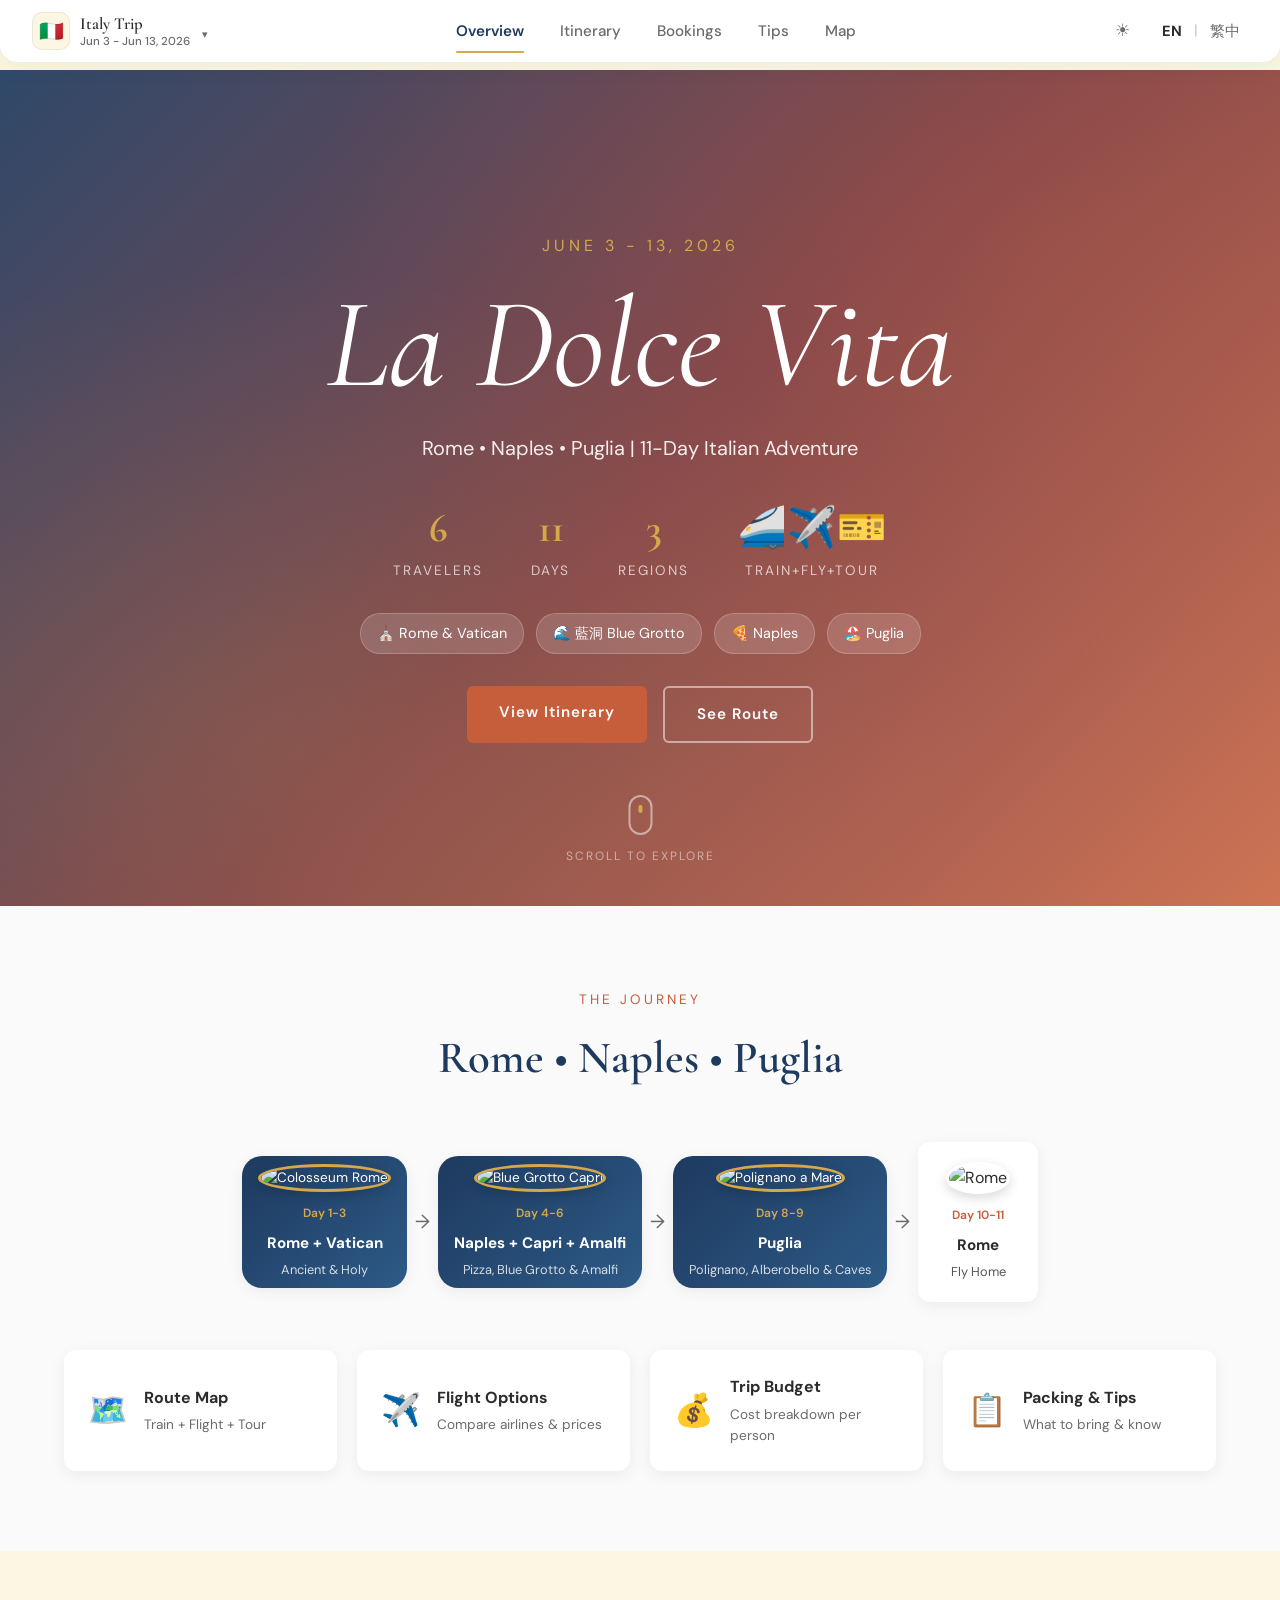
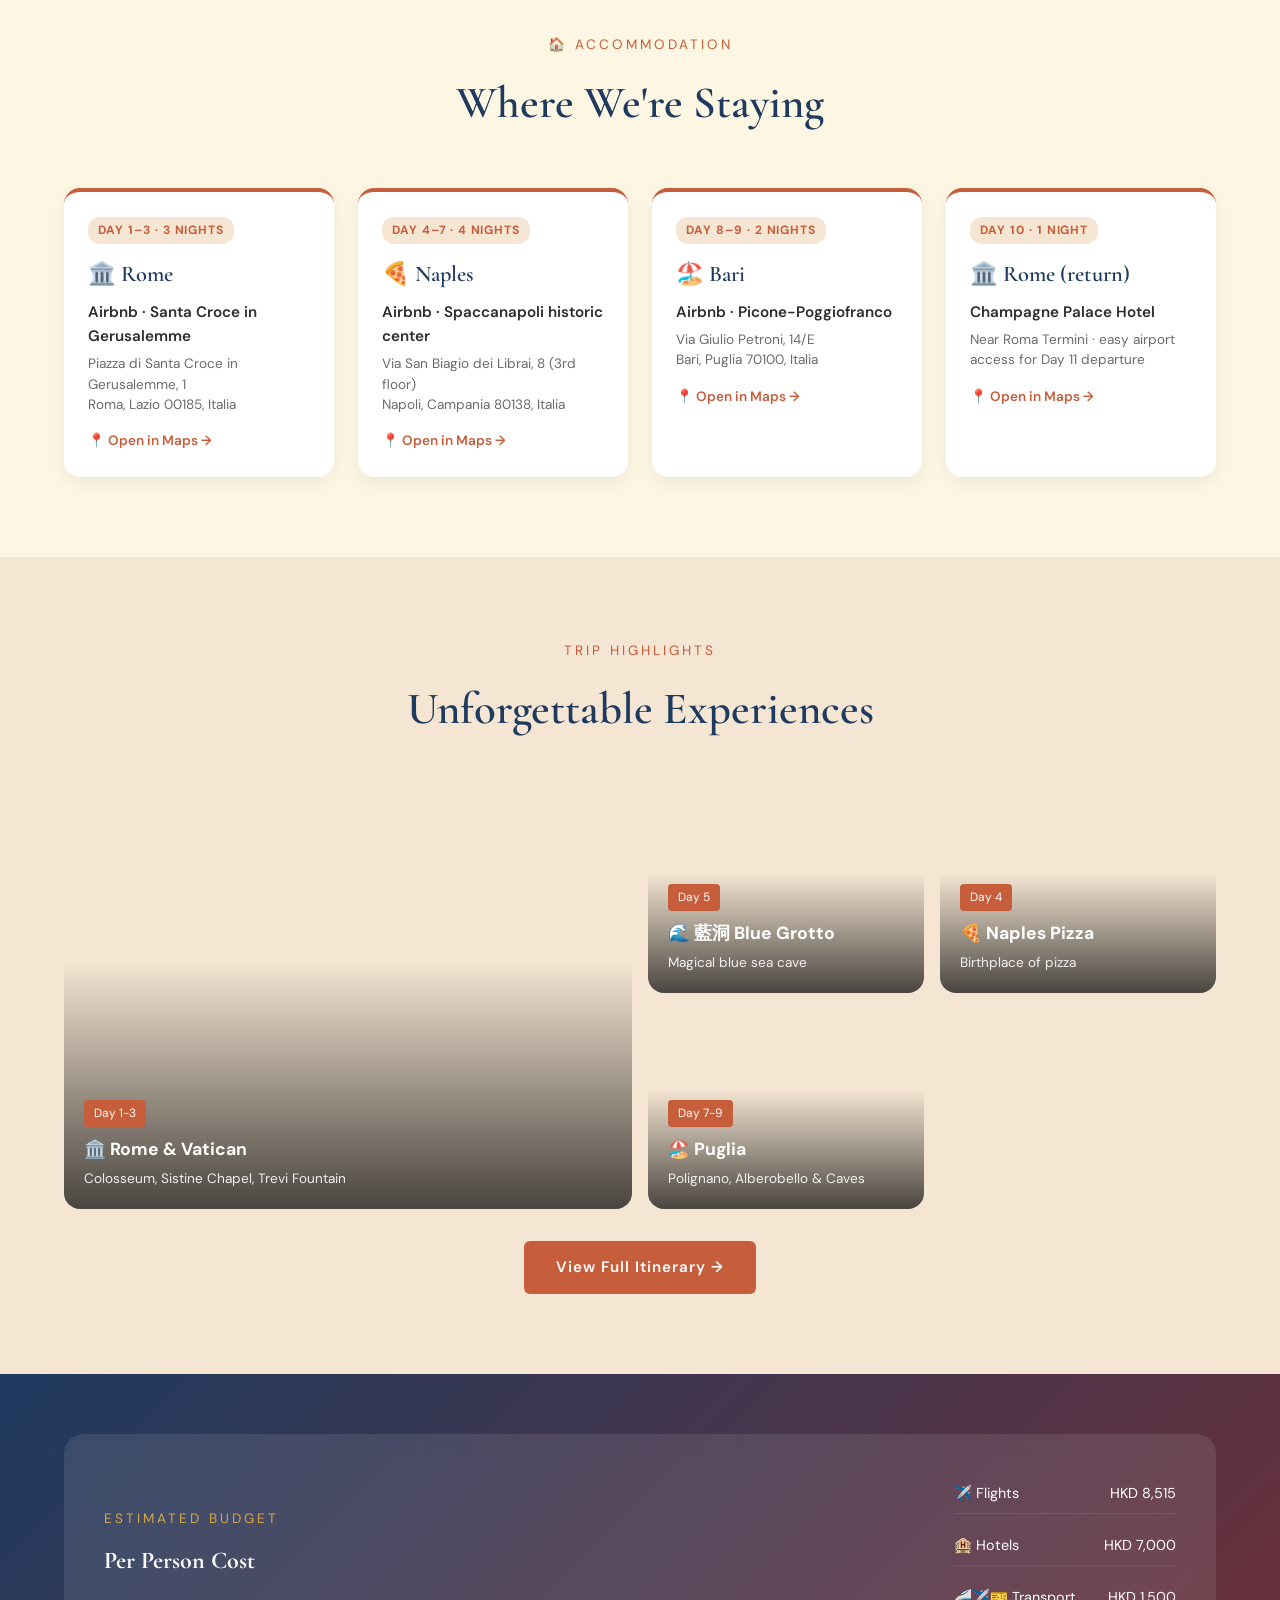
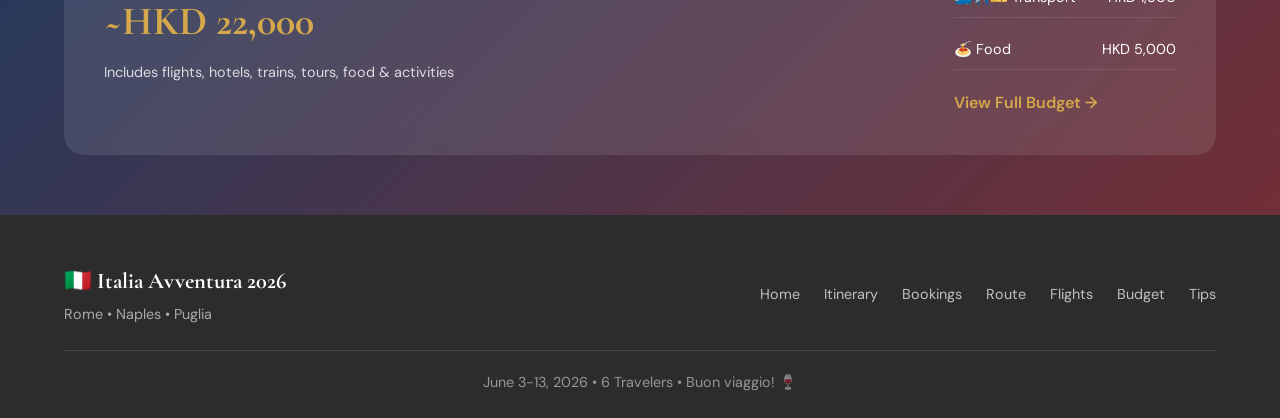
==== index.html @ e21e9887 "Add bookings page, new site header, booking field on all itinerary items" ====
<!DOCTYPE html>
<html lang="en">
<head>
    <meta charset="UTF-8">
    <meta name="viewport" content="width=device-width, initial-scale=1.0">
    <title>Italia Avventura 2026 | 11-Day Journey</title>
    <link rel="preconnect" href="https://fonts.googleapis.com">
    <link rel="preconnect" href="https://fonts.gstatic.com" crossorigin>
    <link href="https://fonts.googleapis.com/css2?family=Cormorant+Garamond:ital,wght@0,400;0,600;0,700;1,400&family=DM+Sans:wght@400;500;600;700&display=swap" rel="stylesheet">
    <link rel="stylesheet" href="styles.css?v=2026-05-04f">
</head>
<body>
<header class="site-header">
        <a class="site-header-brand" href="index.html">
            <span class="brand-flag" aria-hidden="true">🇮🇹</span>
            <div class="brand-text">
                <span class="brand-title">Italy Trip</span>
                <span class="brand-subtitle" data-i18n="site-header-subtitle">Jun 3 - Jun 13, 2026</span>
            </div>
            <span class="brand-chevron" aria-hidden="true">▾</span>
        </a>
        <nav class="site-header-nav" aria-label="Main">
            <a href="index.html" class="active" data-i18n="nav-overview">Overview</a>
            <a href="itinerary.html" data-i18n="nav-itinerary">Itinerary</a>
            <a href="bookings.html" data-i18n="nav-bookings">Bookings</a>
            <a href="tips.html" data-i18n="nav-tips">Tips</a>
            <a href="map.html" data-i18n="nav-route">Map</a>
        </nav>
        <div class="site-header-controls">
            <button class="theme-toggle" type="button" title="Theme settings coming soon" aria-label="Toggle theme" onclick="handleThemeToggle(this)">☀</button>
            <div class="lang-switch" role="group" aria-label="Language">
                <button class="lang-btn lang-btn-en" type="button" onclick="setLanguage('en')">EN</button>
                <span class="lang-sep" aria-hidden="true">|</span>
                <button class="lang-btn lang-btn-zh" type="button" onclick="setLanguage('zh')">繁中</button>
            </div>
        </div>
        <button class="site-header-toggle" type="button" onclick="toggleMobileNav()" aria-label="Open menu">☰</button>
    </header>
<div class="mobile-nav" id="mobileNav">
        <a href="index.html" class="active" data-i18n="nav-overview">Overview</a>
        <a href="itinerary.html" data-i18n="nav-itinerary">Itinerary</a>
        <a href="bookings.html" data-i18n="nav-bookings">Bookings</a>
        <a href="tips.html" data-i18n="nav-tips">Tips</a>
        <a href="map.html" data-i18n="nav-route">Map</a>
        <button class="lang-toggle" onclick="toggleLanguage()">中文</button>
    </div>

    <!-- Hero Section -->
    <header class="hero">
        <div class="hero-overlay"></div>
        <div class="hero-content">
            <p class="hero-subtitle" data-i18n="hero-subtitle">June 3 - 13, 2026</p>
            <h1 class="hero-title" data-i18n="hero-title">La Dolce Vita</h1>
            <p class="hero-tagline" data-i18n="hero-tagline">Rome • Naples • Puglia | 11-Day Italian Adventure</p>
            <div class="hero-stats">
                <div class="stat">
                    <span class="stat-number">6</span>
                    <span class="stat-label" data-i18n="stat-travelers">Travelers</span>
                </div>
                <div class="stat">
                    <span class="stat-number">11</span>
                    <span class="stat-label" data-i18n="stat-days">Days</span>
                </div>
                <div class="stat">
                    <span class="stat-number">3</span>
                    <span class="stat-label" data-i18n="stat-regions">Regions</span>
                </div>
                <div class="stat">
                    <span class="stat-number">🚄✈️🎫</span>
                    <span class="stat-label" data-i18n="stat-transport">Train+Fly+Tour</span>
                </div>
            </div>
            <div class="hero-highlights">
                <span class="hero-badge" data-i18n="hero-badge-rome">⛪ Rome & Vatican</span>
                <span class="hero-badge" data-i18n="hero-badge-grotto">🌊 藍洞 Blue Grotto</span>
                <span class="hero-badge" data-i18n="hero-badge-naples">🍕 Naples</span>
                <span class="hero-badge" data-i18n="hero-badge-sicily">🏖️ Puglia</span>
            </div>
            <div class="hero-buttons">
                <a href="itinerary.html" class="cta-button" data-i18n="hero-btn-itinerary">View Itinerary</a>
                <a href="map.html" class="cta-button secondary" data-i18n="hero-btn-route">See Route</a>
            </div>
        </div>
        <div class="scroll-indicator">
            <div class="mouse"></div>
            <span data-i18n="scroll-explore">Scroll to explore</span>
        </div>
    </header>

    <!-- Quick Overview Section -->
    <section class="overview">
        <div class="container">
            <div class="section-header">
                <span class="section-tag" data-i18n="overview-tag">The Journey</span>
                <h2 data-i18n="overview-title">Rome • Naples • Puglia</h2>
            </div>
            
            <div class="quick-route">
                <div class="route-card highlight">
                    <img src="https://images.unsplash.com/photo-1552832230-c0197dd311b5?w=200&h=200&fit=crop" alt="Colosseum Rome" class="route-thumb">
                    <div class="route-day" data-i18n="overview-day1-3">Day 1-3</div>
                    <h4 data-i18n="overview-rome">Rome + Vatican</h4>
                    <p data-i18n="overview-rome-desc">Ancient & Holy</p>
                </div>
                <div class="route-arrow">→</div>
                <div class="route-card highlight">
                    <img src="https://images.unsplash.com/photo-1686496829495-0be7fa2e1e88?w=200&h=200&fit=crop" alt="Blue Grotto Capri" class="route-thumb">
                    <div class="route-day" data-i18n="overview-day4-6">Day 4-6</div>
                    <h4 data-i18n="overview-naples">Naples + Capri + Amalfi</h4>
                    <p data-i18n="overview-naples-desc">Pizza, Blue Grotto & Amalfi</p>
                </div>
                <div class="route-arrow">→</div>
                <div class="route-card highlight">
                    <img src="https://images.unsplash.com/photo-1531075693709-e11db6e39107?w=200&h=200&fit=crop" alt="Polignano a Mare" class="route-thumb">
                    <div class="route-day" data-i18n="overview-day7-9">Day 8-9</div>
                    <h4 data-i18n="overview-sicily">Puglia</h4>
                    <p data-i18n="overview-sicily-desc">Polignano, Alberobello & Caves</p>
                </div>
                <div class="route-arrow">→</div>
                <div class="route-card">
                    <img src="https://images.unsplash.com/photo-1552832230-c0197dd311b5?w=200&h=200&fit=crop" alt="Rome" class="route-thumb">
                    <div class="route-day" data-i18n="overview-day10-11">Day 10-11</div>
                    <h4 data-i18n="overview-return">Rome</h4>
                    <p data-i18n="overview-return-desc">Fly Home</p>
                </div>
            </div>

            <div class="quick-links">
                <a href="map.html" class="quick-link-card">
                    <span class="quick-link-icon">🗺️</span>
                    <div>
                        <h4 data-i18n="qlink-map-title">Route Map</h4>
                        <p data-i18n="qlink-map-desc">Train + Flight + Tour</p>
                    </div>
                </a>
                <a href="flights.html" class="quick-link-card">
                    <span class="quick-link-icon">✈️</span>
                    <div>
                        <h4 data-i18n="qlink-flights-title">Flight Options</h4>
                        <p data-i18n="qlink-flights-desc">Compare airlines & prices</p>
                    </div>
                </a>
                <a href="budget.html" class="quick-link-card">
                    <span class="quick-link-icon">💰</span>
                    <div>
                        <h4 data-i18n="qlink-budget-title">Trip Budget</h4>
                        <p data-i18n="qlink-budget-desc">Cost breakdown per person</p>
                    </div>
                </a>
                <a href="tips.html" class="quick-link-card">
                    <span class="quick-link-icon">📋</span>
                    <div>
                        <h4 data-i18n="qlink-packing-title">Packing & Tips</h4>
                        <p data-i18n="qlink-packing-desc">What to bring & know</p>
                    </div>
                </a>
            </div>
        </div>
    </section>

    <!-- Where We're Staying -->
    <section class="stays-section">
        <div class="container">
            <div class="section-header">
                <span class="section-tag" data-i18n="stays-tag">🏠 Accommodation</span>
                <h2 data-i18n="stays-title">Where We're Staying</h2>
            </div>
            <div class="stays-grid">
                <div class="stay-card">
                    <span class="stay-day" data-i18n="stay-card-rome-day">Day 1–3 · 3 nights</span>
                    <div class="stay-city" data-i18n="stay-card-rome-city">🏛️ Rome</div>
                    <div class="stay-name" data-i18n="stay-card-rome-name">Airbnb · Santa Croce in Gerusalemme</div>
                    <p class="stay-addr" data-i18n="stay-card-rome-addr">Piazza di Santa Croce in Gerusalemme, 1<br>Roma, Lazio 00185, Italia</p>
                    <a class="stay-map-link" href="https://www.google.com/maps/search/?api=1&query=Piazza+di+Santa+Croce+in+Gerusalemme+1+Roma+00185" target="_blank" rel="noopener" data-i18n="stay-card-map">📍 Open in Maps →</a>
                </div>
                <div class="stay-card">
                    <span class="stay-day" data-i18n="stay-card-naples-day">Day 4–7 · 4 nights</span>
                    <div class="stay-city" data-i18n="stay-card-naples-city">🍕 Naples</div>
                    <div class="stay-name" data-i18n="stay-card-naples-name">Airbnb · Spaccanapoli historic center</div>
                    <p class="stay-addr" data-i18n="stay-card-naples-addr">Via San Biagio dei Librai, 8 (3rd floor)<br>Napoli, Campania 80138, Italia</p>
                    <a class="stay-map-link" href="https://www.google.com/maps/search/?api=1&query=Via+San+Biagio+dei+Librai+8+Napoli+80138" target="_blank" rel="noopener" data-i18n="stay-card-map">📍 Open in Maps →</a>
                </div>
                <div class="stay-card">
                    <span class="stay-day" data-i18n="stay-card-bari-day">Day 8–9 · 2 nights</span>
                    <div class="stay-city" data-i18n="stay-card-bari-city">🏖️ Bari</div>
                    <div class="stay-name" data-i18n="stay-card-bari-name">Airbnb · Picone-Poggiofranco</div>
                    <p class="stay-addr" data-i18n="stay-card-bari-addr">Via Giulio Petroni, 14/E<br>Bari, Puglia 70100, Italia</p>
                    <a class="stay-map-link" href="https://www.google.com/maps/search/?api=1&query=Via+Giulio+Petroni+14%2FE+Bari+70100" target="_blank" rel="noopener" data-i18n="stay-card-map">📍 Open in Maps →</a>
                </div>
                <div class="stay-card">
                    <span class="stay-day" data-i18n="stay-card-rome2-day">Day 10 · 1 night</span>
                    <div class="stay-city" data-i18n="stay-card-rome2-city">🏛️ Rome (return)</div>
                    <div class="stay-name" data-i18n="stay-card-rome2-name">Champagne Palace Hotel</div>
                    <p class="stay-addr" data-i18n="stay-card-rome2-addr">Near Roma Termini · easy airport access for Day 11 departure</p>
                    <a class="stay-map-link" href="https://www.google.com/maps/search/?api=1&query=Champagne+Palace+Hotel+Roma" target="_blank" rel="noopener" data-i18n="stay-card-map">📍 Open in Maps →</a>
                </div>
            </div>
        </div>
    </section>

    <!-- Highlights Preview -->
    <section class="highlights-preview">
        <div class="container">
            <div class="section-header">
                <span class="section-tag" data-i18n="highlights-tag">Trip Highlights</span>
                <h2 data-i18n="highlights-title">Unforgettable Experiences</h2>
            </div>
            <div class="highlights-grid">
                <div class="highlight-card large" style="background-image: url('https://images.unsplash.com/photo-1552832230-c0197dd311b5?w=800')">
                    <div class="highlight-overlay"></div>
                    <div class="highlight-content">
                        <span class="highlight-tag" data-i18n="highlight-rome-tag">Day 1-3</span>
                        <h3 data-i18n="highlight-rome-title">🏛️ Rome & Vatican</h3>
                        <p data-i18n="highlight-rome-desc">Colosseum, Sistine Chapel, Trevi Fountain</p>
                    </div>
                </div>
                <div class="highlight-card" style="background-image: url('https://images.unsplash.com/photo-1686496829495-0be7fa2e1e88?w=800')">
                    <div class="highlight-overlay"></div>
                    <div class="highlight-content">
                        <span class="highlight-tag" data-i18n="highlight-grotto-tag">Day 5</span>
                        <h3 data-i18n="highlight-grotto-title">🌊 藍洞 Blue Grotto</h3>
                        <p data-i18n="highlight-grotto-desc">Magical blue sea cave</p>
                    </div>
                </div>
                <div class="highlight-card" style="background-image: url('https://images.unsplash.com/photo-1513104890138-7c749659a591?w=800')">
                    <div class="highlight-overlay"></div>
                    <div class="highlight-content">
                        <span class="highlight-tag" data-i18n="highlight-pizza-tag">Day 4</span>
                        <h3 data-i18n="highlight-pizza-title">🍕 Naples Pizza</h3>
                        <p data-i18n="highlight-pizza-desc">Birthplace of pizza</p>
                    </div>
                </div>
                <div class="highlight-card" style="background-image: url('https://images.unsplash.com/photo-1727951234567-a72b4ea09c82?w=800')">
                    <div class="highlight-overlay"></div>
                    <div class="highlight-content">
                        <span class="highlight-tag" data-i18n="highlight-sicily-tag">Day 7-9</span>
                        <h3 data-i18n="highlight-sicily-title">🏖️ Puglia</h3>
                        <p data-i18n="highlight-sicily-desc">Polignano, Alberobello & Caves</p>
                    </div>
                </div>
            </div>
            <div class="center-button">
                <a href="itinerary.html" class="cta-button" data-i18n="highlights-btn">View Full Itinerary →</a>
            </div>
        </div>
    </section>

    <!-- Quick Budget -->
    <section class="quick-budget">
        <div class="container">
            <div class="budget-summary-card">
                <div class="budget-summary-left">
                    <span class="section-tag" data-i18n="budget-tag">Estimated Budget</span>
                    <h2 data-i18n="budget-per-person">Per Person Cost</h2>
                    <p class="budget-big-number" data-i18n="budget-big-number">~HKD 22,000</p>
                    <p class="budget-note" data-i18n="budget-note">Includes flights, hotels, trains, tours, food & activities</p>
                </div>
                <div class="budget-summary-right">
                    <div class="budget-mini">
                        <span data-i18n="budget-flights">✈️ Flights</span>
                        <span>HKD 8,515</span>
                    </div>
                    <div class="budget-mini">
                        <span data-i18n="budget-hotels">🏨 Hotels</span>
                        <span>HKD 7,000</span>
                    </div>
                    <div class="budget-mini">
                        <span data-i18n="budget-transport">🚄✈️🎫 Transport</span>
                        <span>HKD 1,500</span>
                    </div>
                    <div class="budget-mini">
                        <span data-i18n="budget-food">🍝 Food</span>
                        <span>HKD 5,000</span>
                    </div>
                    <a href="budget.html" class="budget-link" data-i18n="budget-link">View Full Budget →</a>
                </div>
            </div>
        </div>
    </section>

    <!-- Footer -->
    <footer class="footer">
        <div class="container">
            <div class="footer-content">
                <div class="footer-brand">
                    <h3>🇮🇹 Italia Avventura 2026</h3>
                    <p data-i18n="footer-cities">Rome • Naples • Puglia</p>
                </div>
                <div class="footer-nav">
                    <a href="index.html" data-i18n="nav-home">Home</a>
                    <a href="itinerary.html" data-i18n="nav-itinerary">Itinerary</a>
                    <a href="bookings.html" data-i18n="nav-bookings">Bookings</a>
                    <a href="map.html" data-i18n="nav-route">Route</a>
                    <a href="flights.html" data-i18n="nav-flights">Flights</a>
                    <a href="budget.html" data-i18n="nav-budget">Budget</a>
                    <a href="tips.html" data-i18n="nav-tips">Tips</a>
                </div>
            </div>
            <div class="footer-bottom">
                <p data-i18n="footer-bottom">June 3-13, 2026 • 6 Travelers • Buon viaggio! 🍷</p>
            </div>
        </div>
    </footer>

    <script src="translations.js?v=2026-05-04f"></script>
    <script src="script.js?v=2026-05-04f"></script>
</body>
</html>
---- styles.css ----
/* ================================
   Italy Trip Planner - Styles
   Multi-page webapp
   ================================ */

:root {
    /* Italian-inspired color palette */
    --terracotta: #C65D3B;
    --terracotta-light: #E87F5F;
    --olive: #4A5D23;
    --olive-light: #6B8E23;
    --cream: #FDF6E3;
    --parchment: #F5E6D3;
    --tuscany-gold: #D4A84B;
    --venetian-blue: #1E3A5F;
    --venetian-blue-light: #2D5A87;
    --deep-wine: #722F37;
    --marble-white: #FAFAFA;
    --charcoal: #2C2C2C;
    --warm-gray: #6B6B6B;
    
    /* Typography */
    --font-display: 'Cormorant Garamond', Georgia, serif;
    --font-body: 'DM Sans', -apple-system, sans-serif;
    
    /* Spacing */
    --section-padding: 80px;
    --container-width: 1200px;
    
    /* Transitions */
    --transition-smooth: all 0.4s cubic-bezier(0.25, 0.46, 0.45, 0.94);
}

/* Reset & Base */
*, *::before, *::after {
    box-sizing: border-box;
    margin: 0;
    padding: 0;
}

html {
    scroll-behavior: smooth;
}

body {
    font-family: var(--font-body);
    background: var(--cream);
    color: var(--charcoal);
    line-height: 1.6;
    overflow-x: hidden;
}

.container {
    max-width: var(--container-width);
    margin: 0 auto;
    padding: 0 24px;
}

a {
    color: inherit;
    text-decoration: none;
}

/* ================================
   Site Header (new design — replaces old .nav)
   ================================ */
.site-header {
    display: flex;
    align-items: center;
    gap: 24px;
    padding: 12px 32px;
    background: white;
    border-radius: 0 0 18px 18px;
    box-shadow: 0 4px 22px rgba(30, 58, 95, 0.07);
    position: sticky;
    top: 0;
    z-index: 100;
    margin-bottom: 8px;
}

.site-header-brand {
    display: flex;
    align-items: center;
    gap: 10px;
    color: var(--charcoal);
    text-decoration: none;
    flex-shrink: 0;
    transition: opacity 0.2s ease;
}
.site-header-brand:hover { opacity: 0.85; }

.brand-flag {
    font-size: 1.25rem;
    width: 38px;
    height: 38px;
    background: var(--cream);
    border: 1px solid rgba(30, 58, 95, 0.08);
    border-radius: 10px;
    display: flex;
    align-items: center;
    justify-content: center;
    flex-shrink: 0;
}

.brand-text {
    display: flex;
    flex-direction: column;
    line-height: 1.15;
}

.brand-title {
    font-family: var(--font-display);
    font-size: 1.05rem;
    font-weight: 600;
    color: var(--charcoal);
}

.brand-subtitle {
    font-size: 0.72rem;
    color: var(--warm-gray);
    margin-top: 1px;
    font-weight: 500;
}

.brand-chevron {
    color: var(--warm-gray);
    font-size: 0.7rem;
    margin-top: 8px;
    margin-left: 2px;
}

.site-header-nav {
    flex: 1;
    display: flex;
    justify-content: center;
    gap: 36px;
}

.site-header-nav a {
    color: var(--warm-gray);
    font-size: 0.95rem;
    font-weight: 500;
    transition: color 0.2s ease;
    position: relative;
    padding: 6px 0;
}

.site-header-nav a:hover { color: var(--charcoal); }

.site-header-nav a.active {
    color: var(--venetian-blue);
    font-weight: 600;
}

.site-header-nav a.active::after {
    content: '';
    position: absolute;
    bottom: -4px;
    left: 0;
    right: 0;
    height: 2px;
    background: var(--tuscany-gold);
    border-radius: 1px;
}

.site-header-controls {
    display: flex;
    align-items: center;
    gap: 14px;
    flex-shrink: 0;
}

.theme-toggle {
    background: none;
    border: none;
    color: var(--warm-gray);
    font-size: 1.05rem;
    cursor: pointer;
    width: 36px;
    height: 36px;
    border-radius: 50%;
    display: flex;
    align-items: center;
    justify-content: center;
    transition: var(--transition-smooth);
    line-height: 1;
}
.theme-toggle:hover {
    background: var(--cream);
    color: var(--tuscany-gold);
}
@keyframes theme-bump {
    0% { transform: scale(1) rotate(0); }
    50% { transform: scale(1.18) rotate(15deg); }
    100% { transform: scale(1) rotate(0); }
}
.theme-toggle.theme-toggle-bumped { animation: theme-bump 0.45s ease; }

.lang-switch {
    display: flex;
    align-items: center;
    gap: 4px;
    font-size: 0.92rem;
    font-weight: 500;
}
.lang-btn {
    background: none;
    border: none;
    color: var(--warm-gray);
    cursor: pointer;
    padding: 4px 8px;
    font-family: var(--font-body);
    font-size: inherit;
    font-weight: inherit;
    transition: color 0.2s ease;
}
.lang-btn:hover { color: var(--charcoal); }
.lang-btn.active {
    color: var(--charcoal);
    font-weight: 700;
}
.lang-sep {
    color: rgba(30, 58, 95, 0.25);
    user-select: none;
}

.site-header-toggle {
    display: none;
    background: none;
    border: none;
    color: var(--charcoal);
    font-size: 1.5rem;
    cursor: pointer;
    width: 40px;
    height: 40px;
    align-items: center;
    justify-content: center;
    margin-left: auto;
    border-radius: 8px;
}
.site-header-toggle:hover { background: var(--cream); }

/* Compatibility: legacy single-button .lang-toggle still used in mobile drawer */
.lang-toggle {
    background: var(--cream);
    border: 1px solid rgba(30, 58, 95, 0.15);
    color: var(--charcoal);
    padding: 6px 14px;
    border-radius: 20px;
    font-size: 0.85rem;
    font-weight: 600;
    font-family: var(--font-body);
    cursor: pointer;
    transition: var(--transition-smooth);
    letter-spacing: 0.5px;
    white-space: nowrap;
}
.lang-toggle:hover {
    background: var(--parchment);
}

.mobile-nav .lang-toggle {
    align-self: flex-start;
    margin-top: 8px;
}

/* Mobile nav drawer (slides under sticky header) */
.mobile-nav {
    display: none;
    position: fixed;
    top: 64px;
    left: 0;
    right: 0;
    background: white;
    padding: 14px 16px 18px;
    flex-direction: column;
    gap: 4px;
    z-index: 99;
    box-shadow: 0 8px 24px rgba(30, 58, 95, 0.12);
    border-bottom-left-radius: 16px;
    border-bottom-right-radius: 16px;
}

.mobile-nav a {
    color: var(--charcoal);
    padding: 10px 12px;
    border-radius: 8px;
    font-size: 1rem;
    transition: var(--transition-smooth);
}
.mobile-nav a:hover,
.mobile-nav a.active {
    background: var(--cream);
    color: var(--venetian-blue);
}
.mobile-nav.active { display: flex; }

@media (max-width: 1023px) {
    .site-header {
        padding: 10px 14px;
        gap: 12px;
        border-radius: 0;
        margin-bottom: 0;
    }
    .brand-chevron { display: none; }
    .brand-title { font-size: 0.95rem; }
    .brand-subtitle { font-size: 0.68rem; }
    .brand-flag { width: 34px; height: 34px; font-size: 1.1rem; }
    .site-header-nav,
    .site-header-controls {
        display: none;
    }
    .site-header-toggle {
        display: flex;
    }
}

/* ================================
   Hero Section
   ================================ */
.hero {
    /* Subtract approx site-header height so the hero fits under the
       sticky header without extra scrollbar wobble on first paint. */
    min-height: calc(100vh - 64px);
    position: relative;
    display: flex;
    flex-direction: column;
    background:
        linear-gradient(135deg,
            rgba(30, 58, 95, 0.92) 0%,
            rgba(114, 47, 55, 0.88) 50%,
            rgba(198, 93, 59, 0.85) 100%),
        url('https://images.unsplash.com/photo-1515542622106-78bda8ba0e5b?w=1920&q=80') center/cover;
    color: white;
}

.hero-overlay {
    position: absolute;
    inset: 0;
    background: 
        radial-gradient(ellipse at 20% 80%, rgba(212, 168, 75, 0.15) 0%, transparent 50%),
        radial-gradient(ellipse at 80% 20%, rgba(198, 93, 59, 0.2) 0%, transparent 50%);
    pointer-events: none;
}

.hero-content {
    flex: 1;
    display: flex;
    flex-direction: column;
    justify-content: center;
    align-items: center;
    text-align: center;
    padding: 0 24px;
    position: relative;
    z-index: 5;
}

.hero-subtitle {
    font-size: 1rem;
    letter-spacing: 4px;
    text-transform: uppercase;
    color: var(--tuscany-gold);
    margin-bottom: 16px;
    animation: fadeInUp 0.8s ease 0.2s both;
}

.hero-title {
    font-family: var(--font-display);
    font-size: clamp(3.5rem, 10vw, 8rem);
    font-weight: 400;
    font-style: italic;
    line-height: 1.1;
    margin-bottom: 16px;
    animation: fadeInUp 0.8s ease 0.4s both;
}

.hero-tagline {
    font-size: 1.25rem;
    color: rgba(255, 255, 255, 0.9);
    margin-bottom: 32px;
    animation: fadeInUp 0.8s ease 0.6s both;
}

.hero-stats {
    display: flex;
    gap: 48px;
    margin-bottom: 32px;
    animation: fadeInUp 0.8s ease 0.7s both;
}

.stat {
    display: flex;
    flex-direction: column;
    align-items: center;
}

.stat-number {
    font-family: var(--font-display);
    font-size: 2.5rem;
    font-weight: 700;
    color: var(--tuscany-gold);
}

.stat-label {
    font-size: 0.85rem;
    text-transform: uppercase;
    letter-spacing: 2px;
    color: rgba(255, 255, 255, 0.7);
}

.hero-highlights {
    display: flex;
    flex-wrap: wrap;
    gap: 12px;
    justify-content: center;
    margin-bottom: 32px;
    animation: fadeInUp 0.8s ease 0.8s both;
}

.hero-badge {
    background: rgba(255, 255, 255, 0.15);
    backdrop-filter: blur(10px);
    padding: 8px 16px;
    border-radius: 20px;
    font-size: 0.9rem;
    color: white;
    border: 1px solid rgba(255, 255, 255, 0.2);
}

.hero-buttons {
    display: flex;
    gap: 16px;
    animation: fadeInUp 0.8s ease 0.9s both;
}

.cta-button {
    display: inline-block;
    padding: 14px 32px;
    background: var(--terracotta);
    color: white;
    font-weight: 600;
    font-size: 0.95rem;
    letter-spacing: 1px;
    border-radius: 6px;
    transition: var(--transition-smooth);
}

.cta-button:hover {
    background: var(--terracotta-light);
    transform: translateY(-2px);
    box-shadow: 0 10px 30px rgba(198, 93, 59, 0.4);
}

.cta-button.secondary {
    background: transparent;
    border: 2px solid rgba(255, 255, 255, 0.5);
}

.cta-button.secondary:hover {
    background: rgba(255, 255, 255, 0.1);
    border-color: white;
}

.scroll-indicator {
    position: absolute;
    bottom: 40px;
    left: 50%;
    transform: translateX(-50%);
    display: flex;
    flex-direction: column;
    align-items: center;
    gap: 12px;
    animation: fadeIn 1s ease 1.5s both;
}

.mouse {
    width: 24px;
    height: 40px;
    border: 2px solid rgba(255, 255, 255, 0.5);
    border-radius: 12px;
    position: relative;
}

.mouse::after {
    content: '';
    position: absolute;
    top: 8px;
    left: 50%;
    transform: translateX(-50%);
    width: 4px;
    height: 8px;
    background: var(--tuscany-gold);
    border-radius: 2px;
    animation: scrollBounce 1.5s infinite;
}

.scroll-indicator span {
    font-size: 0.75rem;
    text-transform: uppercase;
    letter-spacing: 2px;
    color: rgba(255, 255, 255, 0.5);
}

/* ================================
   Page Body (Non-hero pages)
   ================================ */
.page-body {
    background: var(--cream);
}

.page-main {
    /* The new .site-header is position:sticky (in flow) instead of position:fixed,
       so it takes its own space — no padding-top needed to clear it. Keep a small
       breathing room. */
    padding-top: 24px;
    padding-bottom: 60px;
    min-height: calc(100vh - 200px);
}

.page-header {
    text-align: center;
    margin-bottom: 48px;
}

.page-header h1 {
    font-family: var(--font-display);
    font-size: clamp(2rem, 5vw, 3rem);
    font-weight: 600;
    color: var(--venetian-blue);
    margin-bottom: 12px;
}

.page-subtitle {
    font-size: 1.1rem;
    color: var(--warm-gray);
}

/* ================================
   Section Styles
   ================================ */
section {
    padding: var(--section-padding) 0;
}

.section-header {
    text-align: center;
    margin-bottom: 48px;
}

.section-tag {
    display: inline-block;
    font-size: 0.85rem;
    letter-spacing: 3px;
    text-transform: uppercase;
    color: var(--terracotta);
    margin-bottom: 12px;
}

.section-header h2 {
    font-family: var(--font-display);
    font-size: clamp(1.8rem, 5vw, 2.8rem);
    font-weight: 600;
    color: var(--venetian-blue);
}

/* ================================
   Overview Section
   ================================ */
.overview {
    background: var(--marble-white);
}

.quick-route {
    display: flex;
    align-items: center;
    justify-content: center;
    flex-wrap: wrap;
    gap: 8px;
    margin-bottom: 48px;
}

.route-card {
    background: white;
    padding: 20px 24px;
    border-radius: 12px;
    text-align: center;
    box-shadow: 0 4px 16px rgba(0, 0, 0, 0.06);
    min-width: 120px;
    transition: var(--transition-smooth);
}

.route-card:hover {
    transform: translateY(-4px);
    box-shadow: 0 8px 24px rgba(0, 0, 0, 0.1);
}

.route-card.highlight {
    background: linear-gradient(135deg, var(--venetian-blue) 0%, var(--venetian-blue-light) 100%);
    color: white;
}

.route-card.highlight .route-day {
    color: var(--tuscany-gold);
}

.route-day {
    font-size: 0.75rem;
    color: var(--terracotta);
    font-weight: 600;
    margin-bottom: 8px;
}

.route-icon {
    font-size: 1.5rem;
    margin-bottom: 8px;
}

.route-card h4 {
    font-size: 0.95rem;
    margin-bottom: 4px;
}

.route-card p {
    font-size: 0.8rem;
    opacity: 0.8;
}

.route-thumb {
    width: 70px;
    height: 70px;
    border-radius: 50%;
    object-fit: cover;
    margin-bottom: 12px;
    border: 3px solid rgba(255, 255, 255, 0.3);
    box-shadow: 0 4px 12px rgba(0, 0, 0, 0.15);
}

.route-card.highlight .route-thumb {
    border-color: var(--tuscany-gold);
}

.route-arrow {
    color: var(--warm-gray);
    font-size: 1.2rem;
}

.quick-links {
    display: grid;
    grid-template-columns: repeat(auto-fit, minmax(240px, 1fr));
    gap: 20px;
}

.quick-link-card {
    display: flex;
    align-items: center;
    gap: 16px;
    background: white;
    padding: 24px;
    border-radius: 12px;
    box-shadow: 0 4px 16px rgba(0, 0, 0, 0.06);
    transition: var(--transition-smooth);
}

.quick-link-card:hover {
    transform: translateY(-4px);
    box-shadow: 0 8px 24px rgba(0, 0, 0, 0.1);
    background: var(--venetian-blue);
    color: white;
}

.quick-link-icon {
    font-size: 2rem;
}

.quick-link-card h4 {
    font-size: 1rem;
    margin-bottom: 4px;
}

.quick-link-card p {
    font-size: 0.85rem;
    opacity: 0.7;
}

/* ================================
   Highlights Preview
   ================================ */
.highlights-preview {
    background: var(--parchment);
}

.highlights-grid {
    display: grid;
    grid-template-columns: repeat(4, 1fr);
    grid-template-rows: repeat(2, 200px);
    gap: 16px;
    margin-bottom: 32px;
}

.highlight-card {
    position: relative;
    border-radius: 16px;
    overflow: hidden;
    background-size: cover;
    background-position: center;
}

.highlight-card.large {
    grid-column: span 2;
    grid-row: span 2;
}

.highlight-overlay {
    position: absolute;
    inset: 0;
    background: linear-gradient(to top, rgba(0, 0, 0, 0.7) 0%, transparent 60%);
}

.highlight-content {
    position: absolute;
    bottom: 0;
    left: 0;
    right: 0;
    padding: 20px;
    color: white;
}

.highlight-tag {
    font-size: 0.75rem;
    background: var(--terracotta);
    padding: 4px 10px;
    border-radius: 4px;
    margin-bottom: 8px;
    display: inline-block;
}

.highlight-content h3 {
    font-size: 1.1rem;
    margin-bottom: 4px;
}

.highlight-content p {
    font-size: 0.85rem;
    opacity: 0.9;
}

.center-button {
    text-align: center;
}

/* ================================
   Quick Budget Section
   ================================ */
.quick-budget {
    background: linear-gradient(135deg, var(--venetian-blue) 0%, var(--deep-wine) 100%);
    padding: 60px 0;
}

.budget-summary-card {
    display: flex;
    justify-content: space-between;
    align-items: center;
    background: rgba(255, 255, 255, 0.1);
    backdrop-filter: blur(10px);
    border-radius: 20px;
    padding: 40px;
    color: white;
}

.budget-summary-left .section-tag {
    color: var(--tuscany-gold);
}

.budget-summary-left h2 {
    font-family: var(--font-display);
    font-size: 1.5rem;
    margin-bottom: 8px;
}

.budget-big-number {
    font-family: var(--font-display);
    font-size: 2.5rem;
    font-weight: 700;
    color: var(--tuscany-gold);
    margin-bottom: 8px;
}

.budget-note {
    font-size: 0.9rem;
    opacity: 0.8;
}

.budget-summary-right {
    display: flex;
    flex-direction: column;
    gap: 12px;
}

.budget-mini {
    display: flex;
    justify-content: space-between;
    gap: 32px;
    font-size: 0.9rem;
    padding: 8px 0;
    border-bottom: 1px solid rgba(255, 255, 255, 0.1);
}

.budget-link {
    color: var(--tuscany-gold);
    font-weight: 600;
    margin-top: 8px;
}

/* ================================
   Itinerary / Day Cards
   ================================ */
.days-container {
    display: flex;
    flex-direction: column;
    gap: 24px;
}

.day-card {
    background: white;
    border-radius: 16px;
    overflow: hidden;
    box-shadow: 0 4px 24px rgba(0, 0, 0, 0.06);
    transition: var(--transition-smooth);
}

.day-card:hover {
    box-shadow: 0 12px 40px rgba(0, 0, 0, 0.1);
}

.day-header {
    display: flex;
    align-items: center;
    padding: 24px 64px 24px 32px;
    background: linear-gradient(135deg, var(--venetian-blue) 0%, var(--venetian-blue-light) 100%);
    color: white;
    cursor: pointer;
    position: relative;
    transition: var(--transition-smooth);
}

.day-toggle-icon {
    position: absolute;
    right: 24px;
    top: 50%;
    width: 24px;
    height: 24px;
    margin-top: -12px;
    line-height: 24px;
    text-align: center;
    color: rgba(255, 255, 255, 0.9);
    font-size: 1.2rem;
    transition: transform 0.35s ease;
    pointer-events: none;
}

.day-card.expanded .day-toggle-icon {
    transform: rotate(180deg);
}

.day-card .day-content {
    max-height: 0;
    padding-top: 0;
    padding-bottom: 0;
    overflow: hidden;
    transition: max-height 0.5s ease, padding 0.4s ease;
}

.day-card.expanded .day-content {
    max-height: 12000px;
    padding-top: 32px;
    padding-bottom: 32px;
}

.day-header:hover {
    background: linear-gradient(135deg, var(--venetian-blue-light) 0%, var(--venetian-blue) 100%);
}

.day-number {
    font-family: var(--font-display);
    font-size: 2.5rem;
    font-weight: 700;
    color: var(--tuscany-gold);
    margin-right: 24px;
    min-width: 60px;
}

.day-info h3 {
    font-family: var(--font-display);
    font-size: 1.5rem;
    font-weight: 600;
    margin-bottom: 4px;
}

.day-date {
    font-size: 0.85rem;
    color: rgba(255, 255, 255, 0.7);
}

.day-city {
    margin-left: auto;
    font-family: var(--font-display);
    font-size: 1.25rem;
    font-style: italic;
    color: var(--tuscany-gold);
}

.day-content {
    padding: 32px;
}

.day-timeline {
    display: flex;
    flex-direction: column;
    gap: 16px;
    margin-bottom: 24px;
}

.timeline-item {
    display: flex;
    gap: 20px;
    padding: 16px;
    border-radius: 8px;
    transition: var(--transition-smooth);
}

.timeline-item:hover {
    background: var(--parchment);
}

.timeline-item.driving {
    background: rgba(74, 93, 35, 0.08);
    border-left: 3px solid var(--olive);
}

.timeline-item.featured-activity {
    background: linear-gradient(90deg, rgba(212, 168, 75, 0.1) 0%, transparent 100%);
    border-left: 3px solid var(--tuscany-gold);
}

.spot-thumb {
    width: 100px;
    height: 100px;
    border-radius: 14px;
    object-fit: cover;
    flex-shrink: 0;
    box-shadow: 0 4px 15px rgba(0, 0, 0, 0.2);
    cursor: pointer;
    transition: transform 0.25s ease, box-shadow 0.25s ease;
    border: 3px solid var(--parchment);
}

.spot-thumb:hover {
    transform: scale(1.08);
    box-shadow: 0 8px 25px rgba(0, 0, 0, 0.35);
    border-color: var(--terracotta);
}

/* Lightbox for full-size images */
.lightbox {
    display: none;
    position: fixed;
    top: 0;
    left: 0;
    width: 100%;
    height: 100%;
    background: rgba(0, 0, 0, 0.9);
    z-index: 9999;
    justify-content: center;
    align-items: center;
    cursor: pointer;
}

.lightbox.active {
    display: flex;
}

.lightbox img {
    max-width: 90%;
    max-height: 90%;
    border-radius: 12px;
    box-shadow: 0 10px 50px rgba(0, 0, 0, 0.5);
}

.lightbox-close {
    position: absolute;
    top: 20px;
    right: 30px;
    color: white;
    font-size: 40px;
    cursor: pointer;
    z-index: 10000;
}

.lightbox-caption {
    position: absolute;
    bottom: 30px;
    color: white;
    font-size: 1.2rem;
    text-align: center;
}

.time {
    font-weight: 600;
    color: var(--terracotta);
    min-width: 60px;
    font-size: 0.9rem;
}

.activity h4 {
    font-size: 1rem;
    color: var(--charcoal);
    margin-bottom: 4px;
}

.activity p {
    font-size: 0.9rem;
    color: var(--warm-gray);
}

.activity-detail {
    display: block;
    margin-top: 8px;
    font-size: 0.85rem;
    color: var(--terracotta);
    font-style: italic;
}

.drive-info {
    display: inline-block;
    margin-top: 8px;
    font-size: 0.8rem;
    color: var(--olive);
    background: rgba(74, 93, 35, 0.1);
    padding: 4px 12px;
    border-radius: 4px;
}

.day-highlights {
    display: flex;
    flex-wrap: wrap;
    gap: 12px;
    padding-top: 20px;
    border-top: 1px solid var(--parchment);
}

.highlight {
    font-size: 0.85rem;
    padding: 8px 16px;
    background: var(--parchment);
    border-radius: 20px;
    color: var(--charcoal);
}

/* Featured day headers */
.day-header.dolomites {
    background: linear-gradient(135deg, #2D5A4F 0%, #4A7C59 100%);
}

.day-header.vatican {
    background: linear-gradient(135deg, #4A3B6B 0%, #6B5B95 100%);
}

.day-header.naples {
    background: linear-gradient(135deg, #B85C38 0%, #E08A5E 100%);
}

.day-header.capri {
    background: linear-gradient(135deg, #1A5F7A 0%, #2E8BC0 100%);
}

/* City-themed day headers (current trip palette) */
.day-header.rome {
    background: linear-gradient(135deg, #C65D3B 0%, #E08A5E 100%);
}

.day-header.rome:hover {
    background: linear-gradient(135deg, #E08A5E 0%, #C65D3B 100%);
}

.day-header.napoli {
    background: linear-gradient(135deg, #1A5F7A 0%, #2E8BC0 100%);
}

.day-header.napoli:hover {
    background: linear-gradient(135deg, #2E8BC0 0%, #1A5F7A 100%);
}

.day-header.puglia {
    background: linear-gradient(135deg, #5D3F6B 0%, #8B5FA8 100%);
}

.day-header.puglia:hover {
    background: linear-gradient(135deg, #8B5FA8 0%, #5D3F6B 100%);
}

.day-card.featured .day-header::after {
    content: '⭐';
    margin-left: 16px;
    font-size: 1.2rem;
}

/* Accommodation banner inside day-content */
.accommodation-info {
    display: flex;
    gap: 16px;
    align-items: flex-start;
    padding: 16px 20px;
    margin-bottom: 24px;
    background: linear-gradient(135deg, rgba(198, 93, 59, 0.08) 0%, rgba(212, 168, 75, 0.08) 100%);
    border-left: 4px solid var(--terracotta);
    border-radius: 10px;
}

.accommodation-info .accom-icon {
    font-size: 1.6rem;
    line-height: 1;
    flex-shrink: 0;
}

.accommodation-info .accom-body {
    flex: 1;
    min-width: 0;
}

.accommodation-info .accom-label {
    display: block;
    font-size: 0.75rem;
    font-weight: 700;
    text-transform: uppercase;
    letter-spacing: 0.08em;
    color: var(--terracotta);
    margin-bottom: 4px;
}

.accommodation-info .accom-name {
    display: block;
    font-family: var(--font-display);
    font-size: 1.1rem;
    font-weight: 600;
    color: var(--charcoal);
    margin-bottom: 2px;
}

.accommodation-info .accom-address {
    display: block;
    font-size: 0.85rem;
    color: var(--warm-gray);
    line-height: 1.4;
}

.accommodation-info .accom-address a {
    color: var(--venetian-blue);
    text-decoration: none;
    border-bottom: 1px dashed var(--venetian-blue);
}

.accommodation-info .accom-address a:hover {
    color: var(--terracotta);
    border-bottom-color: var(--terracotta);
}

/* Stay overview cards on home page */
.stays-section {
    padding: 80px 0;
    background: var(--cream);
}

.stays-grid {
    display: grid;
    grid-template-columns: repeat(auto-fit, minmax(260px, 1fr));
    gap: 24px;
    margin-top: 32px;
}

.stay-card {
    background: white;
    border-radius: 16px;
    padding: 24px;
    box-shadow: 0 6px 20px rgba(0, 0, 0, 0.06);
    border-top: 4px solid var(--terracotta);
    transition: var(--transition-smooth);
}

.stay-card:hover {
    transform: translateY(-4px);
    box-shadow: 0 12px 32px rgba(0, 0, 0, 0.1);
}

.stay-card .stay-day {
    display: inline-block;
    font-size: 0.75rem;
    font-weight: 700;
    color: var(--terracotta);
    background: var(--parchment);
    padding: 4px 10px;
    border-radius: 12px;
    margin-bottom: 12px;
    text-transform: uppercase;
    letter-spacing: 0.08em;
}

.stay-card .stay-city {
    font-family: var(--font-display);
    font-size: 1.4rem;
    font-weight: 600;
    color: var(--venetian-blue);
    margin-bottom: 8px;
}

.stay-card .stay-name {
    font-size: 0.95rem;
    font-weight: 600;
    color: var(--charcoal);
    margin-bottom: 6px;
}

.stay-card .stay-addr {
    font-size: 0.85rem;
    color: var(--warm-gray);
    line-height: 1.5;
    margin-bottom: 12px;
}

.stay-card .stay-map-link {
    display: inline-block;
    font-size: 0.85rem;
    color: var(--terracotta);
    text-decoration: none;
    font-weight: 600;
}

.stay-card .stay-map-link:hover {
    color: var(--deep-wine);
}

@media (max-width: 768px) {
    .accommodation-info {
        padding: 14px 16px;
    }
    .accommodation-info .accom-name {
        font-size: 1rem;
    }
    .accommodation-info .accom-address {
        font-size: 0.8rem;
    }
}

.itinerary-footer {
    display: flex;
    justify-content: center;
    gap: 16px;
    margin-top: 48px;
}

/* Itinerary Hero Image */
.itinerary-hero-image {
    position: relative;
    border-radius: 20px;
    overflow: hidden;
    margin-bottom: 48px;
    box-shadow: 0 12px 40px rgba(0, 0, 0, 0.15);
}

.itinerary-hero-image img {
    width: 100%;
    height: 400px;
    object-fit: cover;
    object-position: center 30%;
    display: block;
}

.itinerary-hero-image .image-caption {
    position: absolute;
    bottom: 0;
    left: 0;
    right: 0;
    padding: 20px 24px;
    background: linear-gradient(to top, rgba(0, 0, 0, 0.7) 0%, transparent 100%);
    color: white;
    display: flex;
    justify-content: space-between;
    align-items: center;
}

.itinerary-hero-image .image-caption span:first-child {
    font-size: 1rem;
    font-weight: 500;
}

.itinerary-hero-image .caption-tag {
    font-size: 0.85rem;
    background: rgba(255, 255, 255, 0.2);
    backdrop-filter: blur(10px);
    padding: 6px 14px;
    border-radius: 20px;
    color: var(--tuscany-gold);
}

@media (max-width: 768px) {
    .itinerary-hero-image img {
        height: 280px;
    }
    
    .itinerary-hero-image .image-caption {
        flex-direction: column;
        align-items: flex-start;
        gap: 8px;
    }
}

/* Route Map Container */
.route-map-container {
    background: white;
    border-radius: 20px;
    padding: 32px;
    margin-bottom: 48px;
    box-shadow: 0 8px 32px rgba(0, 0, 0, 0.08);
    text-align: center;
}

.route-map-container h3 {
    font-family: var(--font-display);
    font-size: 1.8rem;
    color: var(--venetian-blue);
    margin-bottom: 8px;
}

.route-map-container .map-subtitle {
    color: var(--warm-gray);
    margin-bottom: 24px;
    font-size: 1rem;
}

.route-map-container iframe {
    border-radius: 16px;
    box-shadow: 0 4px 20px rgba(0, 0, 0, 0.1);
}

.route-map-container .map-note {
    margin-top: 16px;
    font-size: 1rem;
    color: var(--venetian-blue);
    font-weight: 500;
}

@media (max-width: 768px) {
    .route-map-container {
        padding: 20px;
        margin-bottom: 32px;
    }
    
    .route-map-container h3 {
        font-size: 1.4rem;
    }
    
    .route-map-container iframe {
        height: 300px !important;
    }
}

/* ================================
   Flights Section
   ================================ */
.flights-grid {
    display: grid;
    grid-template-columns: repeat(auto-fit, minmax(400px, 1fr));
    gap: 32px;
    margin-bottom: 40px;
}

.flight-detail-card {
    background: white;
    border-radius: 20px;
    padding: 32px;
    box-shadow: 0 8px 32px rgba(0, 0, 0, 0.08);
    transition: var(--transition-smooth);
}

.flight-detail-card:hover {
    transform: translateY(-4px);
    box-shadow: 0 12px 40px rgba(0, 0, 0, 0.12);
}

.flight-detail-card.outbound {
    border-top: 4px solid var(--venetian-blue);
}

.flight-detail-card.return {
    border-top: 4px solid var(--terracotta);
}

.flight-direction {
    margin-bottom: 24px;
}

.direction-label {
    display: inline-block;
    font-size: 0.75rem;
    font-weight: 700;
    letter-spacing: 2px;
    color: var(--terracotta);
    background: rgba(198, 93, 59, 0.1);
    padding: 4px 12px;
    border-radius: 4px;
    margin-bottom: 8px;
}

.flight-date-big {
    display: block;
    font-family: var(--font-display);
    font-size: 1.5rem;
    font-weight: 600;
    color: var(--charcoal);
}

.flight-route {
    display: flex;
    align-items: center;
    justify-content: space-between;
    padding: 24px 0;
    border-bottom: 1px solid var(--parchment);
    margin-bottom: 24px;
}

.airport {
    text-align: center;
}

.airport-code {
    display: block;
    font-family: var(--font-display);
    font-size: 2rem;
    font-weight: 700;
    color: var(--venetian-blue);
}

.airport-name {
    font-size: 0.8rem;
    color: var(--warm-gray);
}

.flight-arrow {
    display: flex;
    flex-direction: column;
    align-items: center;
    flex: 1;
    padding: 0 20px;
}

.plane-icon {
    font-size: 1.5rem;
    margin-bottom: 8px;
}

.arrow-line {
    width: 100%;
    height: 2px;
    background: linear-gradient(90deg, var(--parchment), var(--terracotta), var(--parchment));
}

.flight-duration {
    font-size: 0.8rem;
    color: var(--warm-gray);
    margin-top: 8px;
}

.flight-options h4 {
    font-size: 0.9rem;
    color: var(--charcoal);
    margin-bottom: 16px;
}

.airline-list {
    display: flex;
    flex-direction: column;
    gap: 12px;
}

.airline {
    display: grid;
    grid-template-columns: 1fr 1fr auto;
    gap: 12px;
    padding: 12px;
    background: var(--parchment);
    border-radius: 8px;
    align-items: center;
}

.airline-name {
    font-weight: 600;
    color: var(--charcoal);
    font-size: 0.9rem;
}

.airline-route {
    font-size: 0.8rem;
    color: var(--warm-gray);
}

.airline-price {
    font-weight: 600;
    color: var(--terracotta);
    font-size: 0.85rem;
    white-space: nowrap;
}

/* Booking Section */
.booking-section {
    background: white;
    padding: 32px;
    border-radius: 16px;
    text-align: center;
    margin-bottom: 32px;
}

.booking-section h3 {
    margin-bottom: 8px;
}

.booking-section > p {
    color: var(--warm-gray);
    margin-bottom: 24px;
}

.booking-buttons {
    display: flex;
    flex-wrap: wrap;
    justify-content: center;
    gap: 12px;
    margin-bottom: 16px;
}

.booking-btn {
    display: inline-flex;
    align-items: center;
    gap: 8px;
    padding: 12px 24px;
    background: var(--venetian-blue);
    color: white;
    border-radius: 8px;
    font-weight: 600;
    transition: var(--transition-smooth);
}

.booking-btn:hover {
    background: var(--venetian-blue-light);
    transform: translateY(-2px);
}

.btn-icon {
    font-size: 1.2rem;
}

/* Flight Summary */
.flight-summary-box {
    background: linear-gradient(135deg, var(--venetian-blue) 0%, var(--deep-wine) 100%);
    padding: 32px;
    border-radius: 16px;
    color: white;
    margin-bottom: 48px;
}

.summary-header {
    display: flex;
    align-items: center;
    gap: 16px;
    margin-bottom: 24px;
}

.summary-header .summary-icon {
    font-size: 2rem;
}

.summary-header h3 {
    font-size: 1.25rem;
}

.summary-grid {
    display: grid;
    grid-template-columns: repeat(auto-fit, minmax(180px, 1fr));
    gap: 24px;
}

.summary-item {
    text-align: center;
}

.summary-item .label {
    display: block;
    font-size: 0.85rem;
    opacity: 0.8;
    margin-bottom: 4px;
}

.summary-item .value {
    font-size: 1.1rem;
    font-weight: 600;
}

.summary-item .value.highlight {
    color: var(--tuscany-gold);
    font-size: 1.3rem;
}

/* Booking Tips */
.booking-tips h3 {
    margin-bottom: 24px;
}

.tip-card-small {
    background: white;
    padding: 24px;
    border-radius: 12px;
    box-shadow: 0 4px 16px rgba(0, 0, 0, 0.06);
}

.tip-card-small h4 {
    font-size: 1rem;
    color: var(--charcoal);
    margin-bottom: 8px;
}

.tip-card-small p {
    font-size: 0.9rem;
    color: var(--warm-gray);
    line-height: 1.5;
}

/* Alternatives */
.alternative-section {
    margin-top: 48px;
}

.alternative-section h3 {
    margin-bottom: 8px;
}

.alternative-section > p {
    color: var(--warm-gray);
    margin-bottom: 24px;
}

.alternatives-grid {
    display: grid;
    grid-template-columns: repeat(auto-fit, minmax(250px, 1fr));
    gap: 20px;
}

.alternative-card {
    background: white;
    padding: 24px;
    border-radius: 12px;
    box-shadow: 0 4px 16px rgba(0, 0, 0, 0.06);
}

.alternative-card h4 {
    color: var(--venetian-blue);
    margin-bottom: 8px;
}

.alternative-card p {
    font-size: 0.9rem;
    color: var(--warm-gray);
    margin-bottom: 8px;
}

.alt-note {
    font-size: 0.8rem;
    color: var(--terracotta);
}

/* ================================
   Budget Page
   ================================ */
.budget-total-card {
    background: linear-gradient(135deg, var(--venetian-blue) 0%, var(--deep-wine) 100%);
    padding: 40px;
    border-radius: 20px;
    color: white;
    margin-bottom: 48px;
}

.budget-total-content {
    display: flex;
    justify-content: space-between;
    align-items: center;
    flex-wrap: wrap;
    gap: 32px;
}

.budget-total-left h2 {
    font-family: var(--font-display);
    font-size: 1.5rem;
    margin-bottom: 8px;
}

.budget-total-amount {
    font-family: var(--font-display);
    font-size: 3rem;
    font-weight: 700;
    color: var(--tuscany-gold);
    margin-bottom: 8px;
}

.budget-total-note {
    font-size: 0.9rem;
    opacity: 0.8;
}

.group-total {
    background: rgba(255, 255, 255, 0.1);
    padding: 20px 32px;
    border-radius: 12px;
    text-align: center;
}

.group-label {
    display: block;
    font-size: 0.85rem;
    opacity: 0.8;
    margin-bottom: 8px;
}

.group-amount {
    font-family: var(--font-display);
    font-size: 1.5rem;
    font-weight: 600;
}

.budget-grid {
    display: grid;
    grid-template-columns: repeat(auto-fit, minmax(320px, 1fr));
    gap: 24px;
    margin-bottom: 48px;
}

.budget-card {
    background: white;
    padding: 28px;
    border-radius: 16px;
    box-shadow: 0 4px 20px rgba(0, 0, 0, 0.06);
}

.budget-card-header {
    display: flex;
    align-items: center;
    gap: 12px;
    margin-bottom: 12px;
}

.budget-card-header .budget-icon {
    font-size: 1.5rem;
}

.budget-card-header h4 {
    font-size: 1.1rem;
    color: var(--charcoal);
}

.budget-card .budget-amount {
    font-family: var(--font-display);
    font-size: 1.75rem;
    font-weight: 700;
    color: var(--terracotta);
    margin-bottom: 16px;
}

.budget-breakdown {
    display: flex;
    flex-direction: column;
    gap: 8px;
    margin-bottom: 12px;
}

.breakdown-item {
    display: flex;
    justify-content: space-between;
    font-size: 0.9rem;
    padding: 8px 0;
    border-bottom: 1px solid var(--parchment);
}

.breakdown-item:last-child {
    border-bottom: none;
}

.breakdown-item a {
    color: var(--venetian-blue);
    text-decoration: none;
    border-bottom: 1px dotted var(--venetian-blue);
}

.breakdown-item a:hover {
    color: var(--terracotta);
    border-bottom-color: var(--terracotta);
}

.budget-card .budget-note {
    font-size: 0.85rem;
    color: var(--warm-gray);
    font-style: italic;
}

.budget-card .budget-note a {
    color: var(--terracotta);
    text-decoration: none;
}

.budget-card .budget-note a:hover {
    text-decoration: underline;
}

.budget-card .budget-link {
    display: inline-block;
    margin-top: 12px;
    color: var(--venetian-blue);
    font-weight: 600;
    font-size: 0.9rem;
}

/* Daily Budget Table */
.daily-budget-section h3 {
    margin-bottom: 16px;
}

.daily-budget-table {
    width: 100%;
    border-collapse: collapse;
    background: white;
    border-radius: 12px;
    overflow: hidden;
    box-shadow: 0 4px 16px rgba(0, 0, 0, 0.06);
}

.daily-budget-table th {
    background: var(--venetian-blue);
    color: white;
    padding: 16px;
    text-align: left;
    font-weight: 600;
    font-size: 0.9rem;
}

.daily-budget-table td {
    padding: 14px 16px;
    border-bottom: 1px solid var(--parchment);
    font-size: 0.9rem;
}

.daily-budget-table tr:last-child td {
    border-bottom: none;
}

.daily-budget-table tr:hover {
    background: var(--parchment);
}

.daily-budget-table tr.highlight-row {
    background: rgba(212, 168, 75, 0.1);
}

.daily-budget-table tr.total-row {
    background: var(--venetian-blue);
    color: white;
}

.daily-budget-table tr.total-row td {
    border-bottom: none;
}

/* Money Tips */
.money-tips {
    margin-top: 48px;
}

.money-tips h3 {
    margin-bottom: 24px;
}

/* Currency Section */
.currency-section {
    margin-top: 48px;
}

.currency-section h3 {
    margin-bottom: 24px;
}

.currency-grid {
    display: grid;
    grid-template-columns: repeat(auto-fit, minmax(220px, 1fr));
    gap: 20px;
}

.currency-card {
    background: white;
    padding: 24px;
    border-radius: 12px;
    text-align: center;
    box-shadow: 0 4px 16px rgba(0, 0, 0, 0.06);
}

.currency-card h4 {
    font-size: 0.9rem;
    color: var(--warm-gray);
    margin-bottom: 8px;
}

.currency-card p {
    font-size: 1.25rem;
    font-weight: 600;
    color: var(--venetian-blue);
    margin-bottom: 8px;
}

.currency-note {
    font-size: 0.8rem;
    color: var(--warm-gray);
}

/* ================================
   Tips Page
   ================================ */
.section-intro {
    color: var(--warm-gray);
    margin-bottom: 24px;
}

.checklist-section,
.packing-section,
.travel-tips-section,
.emergency-section,
.phrases-section {
    margin-bottom: 64px;
}

.checklist-section h2,
.packing-section h2,
.travel-tips-section h2,
.emergency-section h2,
.phrases-section h2 {
    font-family: var(--font-display);
    font-size: 1.75rem;
    color: var(--venetian-blue);
    margin-bottom: 12px;
}

/* Pre-book Checklist */
.checklist-grid {
    display: grid;
    grid-template-columns: repeat(auto-fit, minmax(350px, 1fr));
    gap: 16px;
}

.checklist-item {
    display: flex;
    gap: 16px;
    background: white;
    padding: 20px;
    border-radius: 12px;
    box-shadow: 0 4px 16px rgba(0, 0, 0, 0.06);
}

.checklist-item.urgent {
    border-left: 4px solid var(--terracotta);
}

.checklist-item input[type="checkbox"] {
    width: 24px;
    height: 24px;
    accent-color: var(--terracotta);
    cursor: pointer;
    flex-shrink: 0;
}

.checklist-item label {
    flex: 1;
    cursor: pointer;
}

.checklist-title {
    display: block;
    font-weight: 600;
    color: var(--charcoal);
    margin-bottom: 4px;
}

.checklist-detail {
    display: block;
    font-size: 0.85rem;
    color: var(--warm-gray);
    margin-bottom: 8px;
}

.checklist-link {
    color: var(--venetian-blue);
    font-weight: 600;
    font-size: 0.85rem;
}

/* Packing List */
.packing-grid {
    display: grid;
    grid-template-columns: repeat(auto-fit, minmax(280px, 1fr));
    gap: 24px;
}

.packing-category {
    background: white;
    padding: 24px;
    border-radius: 16px;
    box-shadow: 0 4px 20px rgba(0, 0, 0, 0.06);
}

.packing-category h4 {
    font-size: 1.1rem;
    color: var(--venetian-blue);
    margin-bottom: 16px;
    padding-bottom: 12px;
    border-bottom: 2px solid var(--parchment);
}

.packing-list {
    list-style: none;
}

.packing-list li {
    margin-bottom: 10px;
}

.packing-list label {
    display: flex;
    align-items: center;
    gap: 12px;
    cursor: pointer;
    font-size: 0.95rem;
    color: var(--charcoal);
    transition: var(--transition-smooth);
}

.packing-list label:hover {
    color: var(--terracotta);
}

.packing-list input[type="checkbox"] {
    width: 18px;
    height: 18px;
    accent-color: var(--terracotta);
    cursor: pointer;
}

/* Tips Categories */
.tip-category {
    margin-bottom: 40px;
}

.tip-category h3 {
    font-size: 1.25rem;
    color: var(--venetian-blue);
    margin-bottom: 20px;
}

.tip-list {
    display: flex;
    flex-direction: column;
    gap: 16px;
}

.tip-item {
    display: flex;
    gap: 16px;
    background: white;
    padding: 20px;
    border-radius: 12px;
    box-shadow: 0 4px 16px rgba(0, 0, 0, 0.06);
}

.tip-item .tip-icon {
    font-size: 1.5rem;
    flex-shrink: 0;
}

.tip-item .tip-content h4 {
    font-size: 1rem;
    color: var(--charcoal);
    margin-bottom: 4px;
}

.tip-item .tip-content p {
    font-size: 0.9rem;
    color: var(--warm-gray);
    line-height: 1.5;
}

/* Tips Grid */
.tips-grid {
    display: grid;
    grid-template-columns: repeat(auto-fit, minmax(300px, 1fr));
    gap: 20px;
}

/* Emergency Section */
.emergency-grid {
    display: grid;
    grid-template-columns: repeat(auto-fit, minmax(220px, 1fr));
    gap: 20px;
}

.emergency-card {
    background: white;
    padding: 24px;
    border-radius: 12px;
    text-align: center;
    box-shadow: 0 4px 16px rgba(0, 0, 0, 0.06);
    border-top: 4px solid var(--terracotta);
}

.emergency-card h4 {
    font-size: 0.9rem;
    color: var(--warm-gray);
    margin-bottom: 8px;
}

.emergency-number {
    font-family: var(--font-display);
    font-size: 1.75rem;
    font-weight: 700;
    color: var(--terracotta);
    margin-bottom: 8px;
}

.emergency-card span {
    font-size: 0.8rem;
    color: var(--warm-gray);
}

/* Phrases Section */
.phrases-grid {
    display: grid;
    grid-template-columns: repeat(auto-fit, minmax(220px, 1fr));
    gap: 16px;
}

.phrase-card {
    background: white;
    padding: 20px;
    border-radius: 12px;
    box-shadow: 0 4px 16px rgba(0, 0, 0, 0.06);
}

.phrase-card .italian {
    display: block;
    font-family: var(--font-display);
    font-size: 1.25rem;
    font-weight: 600;
    color: var(--venetian-blue);
    margin-bottom: 4px;
}

.phrase-card .english {
    display: block;
    font-size: 0.9rem;
    color: var(--charcoal);
    margin-bottom: 8px;
}

.phrase-card .pronunciation {
    font-size: 0.8rem;
    color: var(--warm-gray);
    font-style: italic;
}

/* ================================
   Footer
   ================================ */
.footer {
    background: var(--charcoal);
    color: white;
    padding: 48px 0 24px;
}

.footer-content {
    display: flex;
    justify-content: space-between;
    align-items: center;
    flex-wrap: wrap;
    gap: 32px;
    padding-bottom: 24px;
    border-bottom: 1px solid rgba(255, 255, 255, 0.1);
}

.footer-brand h3 {
    font-family: var(--font-display);
    font-size: 1.4rem;
    margin-bottom: 4px;
}

.footer-brand p {
    color: rgba(255, 255, 255, 0.6);
    font-size: 0.9rem;
}

.footer-nav {
    display: flex;
    gap: 24px;
}

.footer-nav a {
    color: rgba(255, 255, 255, 0.7);
    font-size: 0.9rem;
    transition: var(--transition-smooth);
}

.footer-nav a:hover {
    color: var(--tuscany-gold);
}

.footer-bottom {
    padding-top: 20px;
    text-align: center;
    color: rgba(255, 255, 255, 0.5);
    font-size: 0.9rem;
}

/* ================================
   Animations
   ================================ */
@keyframes fadeInUp {
    from {
        opacity: 0;
        transform: translateY(30px);
    }
    to {
        opacity: 1;
        transform: translateY(0);
    }
}

@keyframes fadeIn {
    from { opacity: 0; }
    to { opacity: 1; }
}

@keyframes scrollBounce {
    0%, 100% { transform: translateX(-50%) translateY(0); }
    50% { transform: translateX(-50%) translateY(8px); }
}

/* ================================
   Responsive Design
   ================================ */
@media (max-width: 1024px) {
    .highlights-grid {
        grid-template-columns: repeat(2, 1fr);
        grid-template-rows: auto;
    }
    
    .highlight-card.large {
        grid-column: span 2;
    }
}

@media (max-width: 768px) {
    :root {
        --section-padding: 60px;
    }
    
    .nav {
        padding: 16px 24px;
    }
    
    .nav-links {
        display: none;
    }
    
    .nav-toggle {
        display: block;
    }
    
    .hero-stats {
        flex-wrap: wrap;
        gap: 24px;
        justify-content: center;
    }
    
    .stat {
        min-width: 80px;
    }
    
    .hero-highlights {
        gap: 8px;
    }
    
    .hero-badge {
        font-size: 0.8rem;
        padding: 6px 12px;
    }
    
    .hero-buttons {
        flex-direction: column;
        width: 100%;
        padding: 0 20px;
    }
    
    .cta-button {
        width: 100%;
        text-align: center;
    }
    
    .quick-route {
        flex-direction: column;
    }
    
    .route-arrow {
        transform: rotate(90deg);
    }
    
    .budget-summary-card {
        flex-direction: column;
        text-align: center;
    }
    
    .highlights-grid {
        grid-template-columns: 1fr;
    }
    
    .highlight-card.large {
        grid-column: span 1;
        min-height: 300px;
    }
    
    .flights-grid {
        grid-template-columns: 1fr;
    }
    
    .flight-route {
        flex-direction: column;
        gap: 16px;
    }
    
    .flight-arrow {
        transform: rotate(90deg);
        padding: 10px 0;
    }
    
    .airline {
        grid-template-columns: 1fr;
        gap: 4px;
        text-align: center;
    }
    
    .booking-buttons {
        flex-direction: column;
        align-items: center;
    }
    
    .booking-btn {
        width: 100%;
        max-width: 200px;
        justify-content: center;
    }
    
    .day-header {
        flex-wrap: wrap;
        gap: 12px;
        padding: 20px;
    }
    
    .day-city {
        width: 100%;
        margin-left: 0;
        text-align: left;
    }
    
    .budget-total-content {
        flex-direction: column;
        text-align: center;
    }
    
    .checklist-grid {
        grid-template-columns: 1fr;
    }
    
    .footer-content {
        flex-direction: column;
        text-align: center;
    }
    
    .footer-nav {
        flex-wrap: wrap;
        justify-content: center;
    }
}

@media (max-width: 480px) {
    .hero-title {
        font-size: 3rem;
    }
    
    .day-number {
        font-size: 2rem;
        min-width: auto;
        margin-right: 16px;
    }
    
    .timeline-item {
        flex-wrap: wrap;
        gap: 12px;
    }
    
    .time {
        min-width: auto;
    }
    
    .spot-thumb {
        width: 70px;
        height: 70px;
    }
    
    .daily-budget-table {
        font-size: 0.8rem;
    }
    
    .daily-budget-table th,
    .daily-budget-table td {
        padding: 10px 8px;
    }
}

/* ================================
   MAP / ROUTE PAGE
   ================================ */

/* Route Overview — horizontal trip visualization */
.route-overview {
    background: white;
    border-radius: 16px;
    padding: 32px 24px;
    box-shadow: 0 6px 24px rgba(0, 0, 0, 0.06);
    margin-bottom: 40px;
    overflow-x: auto;
}

.route-visual {
    display: flex;
    align-items: center;
    justify-content: space-between;
    gap: 12px;
    min-width: 700px;
}

.route-stop {
    display: flex;
    flex-direction: column;
    align-items: center;
    flex-shrink: 0;
    min-width: 110px;
}

.stop-marker {
    width: 64px;
    height: 64px;
    border-radius: 50%;
    background: var(--parchment);
    display: flex;
    align-items: center;
    justify-content: center;
    font-size: 1.7rem;
    box-shadow: 0 4px 12px rgba(0, 0, 0, 0.08);
    border: 3px solid white;
    margin-bottom: 12px;
}

.stop-marker.start {
    background: linear-gradient(135deg, #C65D3B 0%, #E08A5E 100%);
}

.stop-marker.end {
    background: linear-gradient(135deg, #C65D3B 0%, #E08A5E 100%);
}

.stop-info {
    text-align: center;
}

.stop-info h4 {
    font-family: var(--font-display);
    font-size: 1.05rem;
    font-weight: 600;
    color: var(--charcoal);
    margin-bottom: 2px;
}

.stop-info span {
    font-size: 0.78rem;
    color: var(--warm-gray);
}

.route-connector {
    flex: 1;
    display: flex;
    flex-direction: column;
    align-items: center;
    position: relative;
    padding: 0 4px;
    min-width: 70px;
}

.route-connector::before {
    content: '';
    position: absolute;
    top: 32px;
    left: 0;
    right: 0;
    height: 2px;
    background: linear-gradient(90deg, transparent, var(--terracotta) 20%, var(--terracotta) 80%, transparent);
    z-index: 0;
}

.connector-icon {
    font-size: 1.5rem;
    background: white;
    padding: 4px 10px;
    border-radius: 16px;
    z-index: 1;
    box-shadow: 0 2px 8px rgba(0, 0, 0, 0.08);
    margin-bottom: 6px;
}

.connector-text {
    font-size: 0.75rem;
    color: var(--warm-gray);
    background: white;
    padding: 2px 8px;
    border-radius: 10px;
    z-index: 1;
    margin-top: 36px;
    white-space: nowrap;
}

/* Transport Cards Grid */
.transport-cards {
    display: grid;
    grid-template-columns: repeat(auto-fit, minmax(360px, 1fr));
    gap: 24px;
    margin-bottom: 40px;
}

.transport-card {
    background: white;
    border-radius: 16px;
    box-shadow: 0 6px 24px rgba(0, 0, 0, 0.06);
    overflow: hidden;
    border-top: 4px solid var(--venetian-blue);
    transition: var(--transition-smooth);
}

.transport-card:hover {
    transform: translateY(-4px);
    box-shadow: 0 12px 32px rgba(0, 0, 0, 0.1);
}

.transport-card.train-card {
    border-top-color: var(--terracotta);
}

.transport-card.ferry-card {
    border-top-color: #1A5F7A;
}

.transport-card.tour-card {
    border-top-color: var(--tuscany-gold);
}

.transport-card .card-header {
    display: flex;
    align-items: center;
    gap: 14px;
    padding: 20px 24px;
    background: var(--parchment);
    border-bottom: 1px solid rgba(0, 0, 0, 0.05);
}

.transport-card .transport-icon {
    font-size: 1.8rem;
    flex-shrink: 0;
}

.transport-card .card-header h3 {
    flex: 1;
    font-family: var(--font-display);
    font-size: 1.15rem;
    font-weight: 600;
    color: var(--venetian-blue);
    margin: 0;
}

.transport-card .day-tag {
    background: var(--venetian-blue);
    color: white;
    font-size: 0.72rem;
    font-weight: 700;
    text-transform: uppercase;
    letter-spacing: 0.05em;
    padding: 4px 10px;
    border-radius: 12px;
    flex-shrink: 0;
}

.transport-card .card-content {
    padding: 24px;
}

.route-stats {
    display: grid;
    grid-template-columns: repeat(3, 1fr);
    gap: 12px;
    padding: 16px;
    background: var(--cream);
    border-radius: 10px;
    margin-bottom: 16px;
}

.route-stats .stat {
    text-align: center;
}

.route-stats .stat-label {
    display: block;
    font-size: 0.7rem;
    text-transform: uppercase;
    letter-spacing: 0.06em;
    color: var(--warm-gray);
    margin-bottom: 4px;
}

.route-stats .stat-value {
    display: block;
    font-family: var(--font-display);
    font-size: 1.05rem;
    font-weight: 600;
    color: var(--charcoal);
}

.route-details p {
    font-size: 0.92rem;
    color: var(--charcoal);
    line-height: 1.55;
    margin-bottom: 8px;
}

.route-details strong {
    color: var(--venetian-blue);
    font-weight: 600;
}

.booking-links {
    display: flex;
    flex-wrap: wrap;
    gap: 8px;
    margin-top: 16px;
}

.booking-link {
    display: inline-block;
    padding: 8px 14px;
    background: var(--parchment);
    color: var(--venetian-blue);
    text-decoration: none;
    border-radius: 8px;
    font-size: 0.85rem;
    font-weight: 600;
    transition: var(--transition-smooth);
}

.booking-link:hover {
    background: var(--terracotta);
    color: white;
    transform: translateY(-1px);
}

/* Booked badge */
.booked-badge {
    display: inline-block;
    background: linear-gradient(135deg, #2D7A3F 0%, #4FAB60 100%);
    color: white;
    font-size: 0.72rem;
    font-weight: 700;
    text-transform: uppercase;
    letter-spacing: 0.05em;
    padding: 5px 12px;
    border-radius: 12px;
    margin-left: 10px;
    box-shadow: 0 2px 6px rgba(45, 122, 63, 0.3);
}

.booking-confirmed {
    background: rgba(45, 122, 63, 0.08);
    border-left: 4px solid #2D7A3F;
    padding: 12px 16px;
    border-radius: 8px;
    margin-top: 12px;
    font-size: 0.85rem;
    color: var(--charcoal);
}

.booking-confirmed strong {
    color: #2D7A3F;
}

/* Transport Tips Section */
.transport-tips {
    margin-top: 40px;
    margin-bottom: 40px;
}

.transport-tips h3 {
    font-family: var(--font-display);
    font-size: 1.5rem;
    color: var(--venetian-blue);
    margin-bottom: 20px;
}

/* Route Cost Summary */
.route-summary {
    background: linear-gradient(135deg, var(--venetian-blue) 0%, var(--venetian-blue-light) 100%);
    color: white;
    border-radius: 16px;
    padding: 32px;
    margin-top: 40px;
    box-shadow: 0 8px 32px rgba(30, 58, 95, 0.2);
}

.route-summary h3 {
    font-family: var(--font-display);
    font-size: 1.5rem;
    color: var(--tuscany-gold);
    margin-bottom: 20px;
    text-align: center;
}

.summary-table {
    background: rgba(255, 255, 255, 0.06);
    border-radius: 10px;
    padding: 8px 16px;
}

.summary-row {
    display: flex;
    justify-content: space-between;
    align-items: center;
    padding: 14px 0;
    border-bottom: 1px solid rgba(255, 255, 255, 0.1);
    font-size: 0.95rem;
}

.summary-row:last-child {
    border-bottom: none;
}

.summary-row span:last-child {
    font-family: var(--font-display);
    font-weight: 600;
    color: var(--tuscany-gold);
}

.summary-row.total {
    border-top: 2px solid var(--tuscany-gold);
    border-bottom: none;
    margin-top: 8px;
    padding-top: 18px;
    font-size: 1.1rem;
    font-weight: 600;
}

.summary-row.total span:last-child {
    font-size: 1.25rem;
}

@media (max-width: 768px) {
    .transport-cards {
        grid-template-columns: 1fr;
    }
    .route-stats {
        grid-template-columns: 1fr;
        gap: 10px;
    }
    .transport-card .card-header {
        flex-wrap: wrap;
    }
    .route-summary {
        padding: 24px 18px;
    }
    .summary-row {
        flex-direction: column;
        align-items: flex-start;
        gap: 4px;
    }
}

/* ================================
   Itinerary Layout — days + per-day map
   Mobile (<1280px): full-screen map, left date strip, draggable bottom sheet.
   Desktop (≥1280px): 3-column rearrangement of mobile —
       date bar (left, anchored) | active-day content (middle) | sticky map (right).
   ================================ */

/* Date strip + sheet are mobile-only; hidden on desktop by default. */
.itinerary-date-strip,
.itinerary-sheet {
    display: none;
}

/* Floating hamburger button — mobile-only on itinerary page */
.floating-nav-btn {
    display: none;
}

/* ---------- MOBILE / TABLET (<1280px) ---------- */
@media (max-width: 1279px) {
    /* Hide entire site nav on itinerary page (replaced by floating button) */
    body.itinerary-page > .nav,
    body.itinerary-page > .mobile-nav {
        display: none;
    }

    body.itinerary-page .floating-nav-btn {
        display: flex;
        position: fixed;
        top: 14px;
        right: 14px;
        z-index: 200;
        width: 44px;
        height: 44px;
        border-radius: 50%;
        background: rgba(255, 255, 255, 0.95);
        border: 0;
        box-shadow: 0 4px 14px rgba(0, 0, 0, 0.18);
        align-items: center;
        justify-content: center;
        font-size: 22px;
        color: var(--venetian-blue, #1E3A5F);
        cursor: pointer;
        backdrop-filter: blur(10px);
        -webkit-backdrop-filter: blur(10px);
    }
    /* Floating dropdown menu anchored to the ☰ button — matches cream/terracotta palette */
    body.itinerary-page > .mobile-nav.active {
        display: flex !important;
        top: 68px;
        right: 14px;
        left: auto;
        width: auto;
        min-width: 200px;
        max-width: calc(100vw - 28px);
        background: rgba(253, 246, 227, 0.98);
        -webkit-backdrop-filter: blur(12px);
        backdrop-filter: blur(12px);
        border: 1px solid rgba(30, 58, 95, 0.08);
        border-radius: 16px;
        padding: 8px;
        gap: 2px;
        box-shadow: 0 12px 32px rgba(30, 58, 95, 0.18);
        z-index: 199;
    }
    body.itinerary-page > .mobile-nav.active a {
        color: var(--venetian-blue);
        padding: 10px 16px;
        font-size: 15px;
        font-weight: 500;
        border-radius: 10px;
        text-align: left;
        white-space: nowrap;
    }
    body.itinerary-page > .mobile-nav.active a.active,
    body.itinerary-page > .mobile-nav.active a:hover {
        background: var(--terracotta);
        color: #fff;
    }
    body.itinerary-page > .mobile-nav.active .lang-toggle {
        align-self: stretch;
        margin: 4px 8px 4px;
        background: transparent;
        border: 1px solid var(--venetian-blue);
        color: var(--venetian-blue);
    }
    body.itinerary-page > .mobile-nav.active .lang-toggle:hover {
        background: var(--venetian-blue);
        color: #fff;
    }

    /* Hide chrome that distracts from the map experience */
    #itinerary-app > .page-header { display: none; }
    .itinerary-days { display: none; }
    .itinerary-footer { display: none; }
    body.page-body .footer { display: none; }

    /* Layout becomes a positioning context only */
    .itinerary-layout {
        display: block;
        margin: 0;
        padding: 0;
    }

    /* Map fills entire viewport */
    .itinerary-map-wrap {
        position: fixed;
        top: 0;
        left: 0;
        right: 0;
        bottom: 0;
        z-index: 1;
        height: auto;
    }
    .itinerary-map {
        width: 100%;
        height: 100%;
        border-radius: 0;
        box-shadow: none;
        background: #e6eef4;
    }

    /* Date strip overlay on left edge — bottom adjusts so it never sits behind the sheet */
    .itinerary-date-strip {
        display: flex;
        flex-direction: column;
        gap: 4px;
        position: fixed;
        top: 14px;
        left: 8px;
        bottom: 14px;
        width: 56px;
        z-index: 50;
        padding: 8px 4px;
        background: rgba(255, 255, 255, 0.92);
        backdrop-filter: blur(10px);
        -webkit-backdrop-filter: blur(10px);
        border-radius: 14px;
        box-shadow: 0 4px 16px rgba(0, 0, 0, 0.12);
        overflow-y: auto;
        scrollbar-width: thin;
        transition: bottom 0.3s cubic-bezier(0.4, 0, 0.2, 1), opacity 0.2s ease;
    }
    body.sheet-peek .itinerary-date-strip    { bottom: 102px; }   /* sheet 90px + 12 gap */
    body.sheet-default .itinerary-date-strip { bottom: calc(50vh + 12px); }
    body.sheet-full .itinerary-date-strip    { opacity: 0; pointer-events: none; }
    .date-pill {
        flex-shrink: 0;
        display: flex;
        flex-direction: column;
        align-items: center;
        justify-content: center;
        width: 100%;
        height: 50px;
        border: 0;
        background: transparent;
        cursor: pointer;
        border-radius: 10px;
        font-family: var(--font-body);
        transition: background 0.15s ease;
    }
    .date-pill .date-month {
        font-size: 10px;
        color: #888;
        line-height: 1;
        margin-bottom: 2px;
    }
    .date-pill .date-day {
        font-size: 17px;
        font-weight: 700;
        color: #444;
        line-height: 1;
    }
    .date-pill:hover { background: rgba(198, 93, 59, 0.08); }
    .date-pill.active {
        background: var(--venetian-blue, #1E3A5F);
    }
    .date-pill.active .date-month,
    .date-pill.active .date-day {
        color: #fff;
    }

    /* Bottom sheet — covers entire viewport at full state */
    .itinerary-sheet {
        display: flex;
        flex-direction: column;
        position: fixed;
        top: 0;
        left: 0;
        right: 0;
        bottom: 0;
        z-index: 100;
        padding: 0;
        margin: 0;
        background: #fff;
        border-radius: 18px 18px 0 0;
        box-shadow: 0 -6px 24px rgba(0, 0, 0, 0.18);
        transition: transform 0.3s cubic-bezier(0.4, 0, 0.2, 1);
        will-change: transform;
        touch-action: none;
    }
    .itinerary-sheet.sheet-peek    { transform: translateY(calc(100% - 90px)); }
    .itinerary-sheet.sheet-default { transform: translateY(calc(100% - 50vh)); }
    .itinerary-sheet.sheet-full    { transform: translateY(0); }

    .sheet-handle {
        flex-shrink: 0;
        height: 22px;
        display: flex;
        align-items: center;
        justify-content: center;
        cursor: grab;
        touch-action: none;
        user-select: none;
        -webkit-user-select: none;
    }
    .sheet-handle:active { cursor: grabbing; }
    .sheet-handle-bar {
        width: 38px;
        height: 4px;
        background: #d2d2d2;
        border-radius: 2px;
    }

    .sheet-content {
        flex: 1;
        overflow-y: auto;
        padding: 4px 16px 28px;
        -webkit-overflow-scrolling: touch;
        touch-action: pan-y;
    }

    /* Snap-state visibility */
    .pin-peek-line {
        padding: 0 8px 14px;
        font-size: 14px;
        color: #333;
    }
    .pin-peek-line strong {
        color: var(--terracotta, #C65D3B);
        margin-right: 6px;
    }
    .itinerary-sheet.sheet-peek    .sheet-pin-view,
    .itinerary-sheet.sheet-peek    .sheet-day-view  { display: none; }
    .itinerary-sheet.sheet-default .pin-peek-line,
    .itinerary-sheet.sheet-default .sheet-day-view  { display: none; }
    .itinerary-sheet.sheet-full    .pin-peek-line,
    .itinerary-sheet.sheet-full    .sheet-pin-view  { display: none; }

    /* Pin card (default state) */
    .pin-card {
        background: #fff;
        margin: 0;
    }
    .pin-card-header {
        display: flex;
        align-items: center;
        gap: 12px;
        margin: 0 0 10px;
    }
    .pin-card-num {
        width: 32px;
        height: 32px;
        border-radius: 50%;
        background: var(--terracotta, #C65D3B);
        color: #fff;
        display: flex;
        align-items: center;
        justify-content: center;
        font-family: var(--font-body);
        font-weight: 700;
        font-size: 14px;
        flex-shrink: 0;
        box-shadow: 0 2px 6px rgba(198, 93, 59, 0.3);
    }
    .pin-card-meta {
        display: flex;
        flex-direction: column;
        flex: 1;
        min-width: 0;
    }
    .pin-card-time {
        font-size: 11px;
        color: #888;
        text-transform: uppercase;
        letter-spacing: 0.6px;
        line-height: 1;
        margin-bottom: 3px;
    }
    .pin-card-name {
        font-family: var(--font-display);
        color: var(--venetian-blue, #1E3A5F);
        font-size: 19px;
        margin: 0;
        line-height: 1.15;
    }
    .pin-card-counter {
        flex-shrink: 0;
        font-size: 12px;
        color: #888;
        font-weight: 600;
        background: #f4f1e9;
        padding: 4px 9px;
        border-radius: 10px;
    }
    .pin-photo {
        width: 100%;
        height: 120px;
        object-fit: cover;
        border-radius: 10px;
        margin-bottom: 12px;
    }
    .pin-card-body {
        /* Holds info text + comment + maps link, scrolls with .sheet-content */
    }
    .pin-card-info {
        font-size: 14px;
        line-height: 1.5;
        color: #444;
        margin: 0 0 10px;
    }
    .pin-comment {
        font-size: 13px;
        color: #6B6B6B;
        font-style: italic;
        margin: 0 0 12px;
        padding-left: 10px;
        border-left: 3px solid var(--cream, #FDF6E3);
    }
    .pin-maps-link {
        display: inline-block;
        font-size: 13px;
        color: var(--venetian-blue, #1E3A5F);
        margin-bottom: 12px;
        text-decoration: none;
    }
    .pin-maps-link:hover { text-decoration: underline; }

    /* Full-state day view */
    .sheet-day-header {
        margin-bottom: 16px;
        padding-bottom: 12px;
        border-bottom: 1px solid #eee;
    }
    .sheet-day-header h2 {
        font-family: var(--font-display);
        color: var(--venetian-blue, #1E3A5F);
        font-size: 26px;
        margin: 0 0 4px;
    }
    .sheet-day-header p {
        font-size: 13px;
        color: #888;
        margin: 0;
    }
    .sheet-day-view .timeline-item {
        cursor: pointer;
    }

    /* Hide attribution in mobile (it's tiny + decoration) */
    .itinerary-map .leaflet-control-attribution {
        font-size: 9px;
        opacity: 0.7;
    }
}

/* ---------- DESKTOP (≥1280px) ---------- */
@media (min-width: 1280px) {
    /* Hide the regular site nav on the itinerary page — replaced by floating ☰ */
    body.itinerary-page > .nav,
    body.itinerary-page > .mobile-nav {
        display: none;
    }
    /* Hide intro chrome — middle column shows only the active day's content (mobile parity) */
    body.itinerary-page #itinerary-app > .page-header,
    body.itinerary-page .itinerary-days,
    body.itinerary-page .itinerary-footer,
    body.itinerary-page .footer {
        display: none;
    }

    /* Floating ☰ button — same as mobile, top-right corner */
    body.itinerary-page .floating-nav-btn {
        display: flex;
        position: fixed;
        top: 14px;
        right: 14px;
        z-index: 200;
        width: 44px;
        height: 44px;
        border-radius: 50%;
        background: rgba(255, 255, 255, 0.95);
        border: 0;
        box-shadow: 0 4px 14px rgba(0, 0, 0, 0.18);
        align-items: center;
        justify-content: center;
        font-size: 22px;
        color: var(--venetian-blue, #1E3A5F);
        cursor: pointer;
        backdrop-filter: blur(10px);
        -webkit-backdrop-filter: blur(10px);
    }
    /* Floating dropdown menu (cream card, anchored under ☰) */
    body.itinerary-page > .mobile-nav.active {
        display: flex !important;
        position: fixed;
        top: 68px;
        right: 14px;
        left: auto;
        width: auto;
        min-width: 200px;
        max-width: calc(100vw - 28px);
        background: rgba(253, 246, 227, 0.98);
        -webkit-backdrop-filter: blur(12px);
        backdrop-filter: blur(12px);
        border: 1px solid rgba(30, 58, 95, 0.08);
        border-radius: 16px;
        padding: 8px;
        gap: 2px;
        box-shadow: 0 12px 32px rgba(30, 58, 95, 0.18);
        z-index: 199;
    }
    body.itinerary-page > .mobile-nav.active a {
        color: var(--venetian-blue);
        padding: 10px 16px;
        font-size: 15px;
        font-weight: 500;
        border-radius: 10px;
        text-align: left;
        white-space: nowrap;
    }
    body.itinerary-page > .mobile-nav.active a.active,
    body.itinerary-page > .mobile-nav.active a:hover {
        background: var(--terracotta);
        color: #fff;
    }
    body.itinerary-page > .mobile-nav.active .lang-toggle {
        align-self: stretch;
        margin: 4px 8px 4px;
        background: transparent;
        border: 1px solid var(--venetian-blue);
        color: var(--venetian-blue);
    }
    body.itinerary-page > .mobile-nav.active .lang-toggle:hover {
        background: var(--venetian-blue);
        color: #fff;
    }

    /* 3-column layout fills the viewport; body itself doesn't scroll —
       each column is full-height and the middle column scrolls internally. */
    body.itinerary-page {
        overflow: hidden;
    }
    body.itinerary-page .page-main {
        padding: 0;
        margin: 0;
        height: 100vh;
    }
    body.itinerary-page #itinerary-app {
        max-width: none;
        width: 100%;
        padding: 0;
        height: 100vh;
    }
    .itinerary-layout {
        display: grid;
        grid-template-columns: 100px minmax(0, 1.15fr) minmax(0, 1fr);
        grid-template-rows: 1fr;
        gap: 0;
        padding: 0;
        height: 100vh;
        box-sizing: border-box;
        align-items: stretch;
        background: #fff;
    }

    /* ----- Left: date bar (edge-to-edge column, scrolls if needed) ----- */
    .itinerary-date-strip {
        display: flex;
        flex-direction: column;
        gap: 8px;
        position: static;
        height: 100%;
        max-height: none;
        overflow-y: auto;
        padding: 16px 12px;
        background: var(--cream, #FDF6E3);
        border-right: 1px solid rgba(30, 58, 95, 0.08);
        scrollbar-width: thin;
        grid-column: 1;
        grid-row: 1;
    }
    .itinerary-date-strip .date-pill {
        display: flex;
        flex-direction: column;
        align-items: center;
        justify-content: center;
        padding: 8px 4px;
        background: #fff;
        border: 1px solid rgba(30, 58, 95, 0.08);
        border-radius: 12px;
        cursor: pointer;
        transition: background 0.15s ease, border-color 0.15s ease, transform 0.15s ease;
        font-family: var(--font-body);
    }
    .itinerary-date-strip .date-pill .date-month {
        font-size: 10px;
        font-weight: 500;
        color: var(--venetian-blue);
        opacity: 0.6;
        letter-spacing: 0.5px;
        text-transform: uppercase;
    }
    .itinerary-date-strip .date-pill .date-day {
        font-size: 22px;
        font-weight: 700;
        color: var(--venetian-blue);
        line-height: 1;
        margin-top: 2px;
    }
    .itinerary-date-strip .date-pill:hover {
        background: rgba(198, 93, 59, 0.08);
        border-color: rgba(198, 93, 59, 0.2);
    }
    .itinerary-date-strip .date-pill.active {
        background: var(--terracotta);
        border-color: var(--terracotta);
        box-shadow: 0 4px 12px rgba(198, 93, 59, 0.25);
    }
    .itinerary-date-strip .date-pill.active .date-month,
    .itinerary-date-strip .date-pill.active .date-day {
        color: #fff;
        opacity: 1;
    }

    /* ----- Middle: active-day content (edge-to-edge white, scrolls internally) ----- */
    .itinerary-sheet {
        display: block;
        position: static;
        width: 100%;
        height: 100%;
        max-height: none;
        margin: 0;
        padding: 0;  /* override the global `section { padding }` rule */
        transform: none !important;
        background: #fff;
        box-shadow: none;
        border-radius: 0;
        overflow-y: auto;
        scrollbar-width: thin;
        grid-column: 2;
        grid-row: 1;
    }
    .itinerary-sheet .sheet-handle,
    .itinerary-sheet .pin-peek-line,
    .itinerary-sheet .sheet-pin-view {
        display: none;
    }
    .itinerary-sheet .sheet-content {
        padding: 0;
        overflow: visible;
        max-height: none;
    }
    .itinerary-sheet .sheet-day-view {
        display: block;
        background: transparent;
        border-radius: 0;
        padding: 28px 36px 36px;
        box-shadow: none;
    }
    .itinerary-sheet .sheet-day-header h2 {
        margin: 0 0 6px;
    }
    /* Persistent pin-target highlight: terracotta border on the matching timeline item */
    .itinerary-sheet .timeline-item.pin-scroll-target {
        outline: 2px solid var(--terracotta);
        outline-offset: 4px;
        border-radius: 12px;
        transition: outline-color 0.15s ease;
    }

    /* ----- Right: map (edge-to-edge full height) ----- */
    .itinerary-map-wrap {
        position: static;
        width: 100%;
        height: 100%;
        grid-column: 3;
        grid-row: 1;
        border-left: 1px solid rgba(30, 58, 95, 0.08);
    }
    .itinerary-map {
        width: 100%;
        height: 100%;
        border-radius: 0;
        box-shadow: none;
        overflow: hidden;
        background: #e6eef4;
    }
    .itinerary-map .leaflet-container {
        width: 100%;
        height: 100%;
        border-radius: 0;
        font-family: var(--font-body);
    }
}

/* Map markers */
.map-pin-numbered,
.map-pin-hotel {
    background: transparent;
    border: 0;
}

.map-pin-numbered .pin-bubble {
    width: 30px;
    height: 30px;
    border-radius: 50%;
    background: var(--terracotta, #C65D3B);
    color: #fff;
    border: 2px solid #fff;
    box-shadow: 0 2px 6px rgba(0, 0, 0, 0.3);
    display: flex;
    align-items: center;
    justify-content: center;
    font-family: var(--font-body);
    font-weight: 700;
    font-size: 13px;
    line-height: 1;
    transition: transform 0.15s ease;
}

.map-pin-numbered .pin-bubble-active {
    width: 44px;
    height: 44px;
    font-size: 16px;
    border: 3px solid #fff;
    box-shadow: 0 4px 14px rgba(198, 93, 59, 0.5);
    background: var(--terracotta, #C65D3B);
    transform: scale(1);
    z-index: 1000;
}

/* Meal pins — emoji-based, color-coded so lunch and dinner stand out from sights. */
.map-pin-numbered .pin-bubble-lunch {
    background: var(--tuscany-gold, #D4A84B);
    font-size: 16px;
}
.map-pin-numbered .pin-bubble-lunch.pin-bubble-active {
    background: var(--tuscany-gold, #D4A84B);
    box-shadow: 0 4px 14px rgba(212, 168, 75, 0.55);
    font-size: 22px;
}
.map-pin-numbered .pin-bubble-dinner {
    background: var(--deep-wine, #722F37);
    font-size: 16px;
}
.map-pin-numbered .pin-bubble-dinner.pin-bubble-active {
    background: var(--deep-wine, #722F37);
    box-shadow: 0 4px 14px rgba(114, 47, 55, 0.55);
    font-size: 22px;
}
.map-pin-numbered .pin-bubble-snack {
    background: var(--olive, #4A5D23);
    font-size: 16px;
}
.map-pin-numbered .pin-bubble-snack.pin-bubble-active {
    background: var(--olive, #4A5D23);
    box-shadow: 0 4px 14px rgba(74, 93, 35, 0.55);
    font-size: 22px;
}

.map-pin-hotel .pin-hotel {
    width: 30px;
    height: 30px;
    border-radius: 50%;
    background: var(--venetian-blue, #1E3A5F);
    color: #fff;
    border: 2px solid #fff;
    box-shadow: 0 2px 6px rgba(0, 0, 0, 0.3);
    display: flex;
    align-items: center;
    justify-content: center;
    font-size: 16px;
    line-height: 1;
}

/* Map popup */
.leaflet-popup-content-wrapper {
    border-radius: 8px;
}
.map-popup-item {
    font-family: var(--font-body);
    font-size: 13px;
    line-height: 1.4;
    margin-bottom: 4px;
}
.map-popup-item:last-child {
    margin-bottom: 0;
}
.map-popup-item strong {
    color: var(--terracotta, #C65D3B);
    margin-right: 4px;
}

/* ================================
   Bookings Page
   ================================ */

/* Page-level: extra space for sticky-nav + footer */
.bookings-page .page-main {
    padding-top: 80px;
    padding-bottom: 80px;
    background: var(--cream);
    min-height: 100vh;
}

/* Category color tokens (referenced from JS via .cat-* classes) */
:root {
    --cat-transport: var(--venetian-blue);
    --cat-transport-bg: #E5EEF8;
    --cat-food: var(--terracotta);
    --cat-food-bg: #FBE7DF;
    --cat-sights: #B07F1F;
    --cat-sights-bg: #FAEDC9;
    --cat-stays: var(--olive);
    --cat-stays-bg: #E8EEDC;
}

/* ----- Hero ----- */
.bookings-hero {
    margin: 24px 0 32px;
    background: white;
    border-radius: 16px;
    padding: 32px 36px;
    box-shadow: 0 6px 24px rgba(30, 58, 95, 0.06);
    border: 1px solid rgba(30, 58, 95, 0.06);
}

.bookings-hero-inner {
    display: grid;
    grid-template-columns: auto 1fr auto;
    gap: 24px;
    align-items: center;
}

.bookings-hero-icon {
    font-size: 2.4rem;
    width: 64px;
    height: 64px;
    border-radius: 50%;
    background: var(--cat-sights-bg);
    display: flex;
    align-items: center;
    justify-content: center;
    flex-shrink: 0;
}

.bookings-hero-text h1 {
    font-family: var(--font-display);
    font-size: 2.6rem;
    font-weight: 600;
    color: var(--charcoal);
    line-height: 1.1;
    margin: 0 0 6px;
}

.bookings-hero-subtitle {
    color: var(--warm-gray);
    font-size: 1rem;
    margin: 0 0 14px;
}

.bookings-hero-stats {
    display: flex;
    flex-wrap: wrap;
    gap: 8px;
    margin: 0;
}

.bk-stat-chip {
    padding: 6px 14px;
    border-radius: 999px;
    font-size: 0.88rem;
    display: inline-flex;
    align-items: center;
    gap: 5px;
    line-height: 1.4;
    border: 1px solid transparent;
}
.bk-stat-chip .stat-num { font-weight: 700; }

/* Per-chip tinted backgrounds (matches Figma) — total = warm gold,
   done = sage green, remaining = sunset orange. The number stays bold and
   slightly more saturated than the trailing label. */
.bk-stat-chip:has(.stat-total) {
    background: #FAF1D8;
    border-color: rgba(212, 168, 75, 0.45);
    color: #6B5212;
}
.bk-stat-chip:has(.stat-done) {
    background: #E8F1DE;
    border-color: rgba(74, 93, 35, 0.40);
    color: #3F5418;
}
.bk-stat-chip:has(.stat-remaining) {
    background: #FBE7DF;
    border-color: rgba(198, 93, 59, 0.40);
    color: #8A3719;
}
.bk-stat-chip .stat-num.stat-total     { color: #8A6914; }
.bk-stat-chip .stat-num.stat-done      { color: var(--olive); }
.bk-stat-chip .stat-num.stat-remaining { color: var(--terracotta); }

.bookings-hero-illustration {
    flex-shrink: 0;
    display: flex;
    align-items: center;
    gap: 6px;
    padding-right: 8px;
}
.bookings-hero-illustration .hero-emoji {
    font-size: 2.6rem;
    line-height: 1;
    /* Slight desaturation feels more "illustrated" than raw emoji */
    filter: saturate(0.9);
}
.bookings-hero-illustration .hero-emoji-building {
    font-size: 3rem;
}

/* ----- Filter bar ----- */
.bk-filter-bar {
    background: white;
    border-radius: 14px;
    padding: 14px 18px;
    margin-bottom: 24px;
    display: flex;
    flex-wrap: wrap;
    gap: 16px;
    align-items: center;
    justify-content: space-between;
    box-shadow: 0 4px 18px rgba(30, 58, 95, 0.05);
    border: 1px solid rgba(30, 58, 95, 0.06);
}

@media (min-width: 1024px) {
    .bk-filter-bar {
        position: sticky;
        top: 64px;
        z-index: 50;
    }
}

.bk-filter-pills {
    display: flex;
    flex-wrap: wrap;
    gap: 10px;
    flex: 1 1 auto;
    min-width: 0;
}

.bk-pill {
    /* Lighter pastel inactive state per mockup. Active state gets thicker
       1px tinted border + saturated bg per category. */
    border: 1px solid rgba(30, 58, 95, 0.10);
    background: #FAFAF8;
    border-radius: 999px;
    padding: 7px 14px;
    cursor: pointer;
    font-family: var(--font-body);
    font-size: 0.88rem;
    font-weight: 600;
    color: var(--warm-gray);
    display: inline-flex;
    align-items: center;
    gap: 7px;
    transition: var(--transition-smooth);
    white-space: nowrap;
}
.bk-pill:hover {
    background: white;
    border-color: rgba(30, 58, 95, 0.18);
}

.bk-pill .bk-pill-icon { font-size: 0.95rem; line-height: 1; }

/* Active state — colored per category, lighter than before */
.bk-pill-transport.active { background: var(--cat-transport-bg); color: var(--cat-transport); border-color: var(--cat-transport); }
.bk-pill-food.active      { background: var(--cat-food-bg);      color: var(--cat-food);      border-color: var(--cat-food); }
.bk-pill-sights.active    { background: var(--cat-sights-bg);    color: var(--cat-sights);    border-color: var(--cat-sights); }
.bk-pill-stays.active     { background: var(--cat-stays-bg);     color: var(--cat-stays);     border-color: var(--cat-stays); }

.bk-filter-controls {
    display: flex;
    align-items: center;
    gap: 16px;
    flex-shrink: 0;
}

/* Toggle switch (Hide done) */
.bk-toggle {
    display: inline-flex;
    align-items: center;
    gap: 10px;
    cursor: pointer;
    user-select: none;
    font-size: 0.9rem;
    color: var(--charcoal);
}
.bk-toggle input { position: absolute; opacity: 0; pointer-events: none; }
.bk-toggle-track {
    position: relative;
    display: inline-block;
    width: 44px;
    height: 24px;
    background: #DCDCDC;
    border-radius: 999px;
    transition: var(--transition-smooth);
}
.bk-toggle-thumb {
    position: absolute;
    top: 3px;
    left: 3px;
    width: 18px;
    height: 18px;
    background: white;
    border-radius: 50%;
    box-shadow: 0 1px 3px rgba(0, 0, 0, 0.2);
    transition: var(--transition-smooth);
}
.bk-toggle input:checked ~ .bk-toggle-track {
    background: var(--olive);
}
.bk-toggle input:checked ~ .bk-toggle-track .bk-toggle-thumb {
    transform: translateX(20px);
}

.bk-reset {
    background: none;
    border: none;
    color: var(--terracotta);
    font-family: var(--font-body);
    font-size: 0.9rem;
    font-weight: 500;
    cursor: pointer;
    padding: 4px 8px;
    transition: color 0.2s ease, opacity 0.2s ease;
    display: inline-flex;
    align-items: center;
    gap: 4px;
}
.bk-reset:hover { color: var(--deep-wine); }
/* Dimmed (but still visible) when filter is at default state — clicking does
   nothing in that case, but the affordance is always present per mockup. */
.bk-reset-default { opacity: 0.45; cursor: default; }
.bk-reset-default:hover { color: var(--terracotta); }

/* ----- Sections ----- */
.bk-sections {
    display: flex;
    flex-direction: column;
    gap: 24px;
}

.bk-section {
    background: white;
    border-radius: 14px;
    box-shadow: 0 4px 18px rgba(30, 58, 95, 0.05);
    border: 1px solid rgba(30, 58, 95, 0.06);
    overflow: hidden;
    border-left-width: 5px;
    border-left-style: solid;
}

.bk-section-now    { border-left-color: var(--deep-wine); }
.bk-section-soon   { border-left-color: var(--venetian-blue); }
.bk-section-casual { border-left-color: var(--tuscany-gold); }

.bk-section-header {
    display: grid;
    grid-template-columns: auto 1fr auto auto;
    gap: 14px;
    align-items: center;
    padding: 18px 24px;
    cursor: pointer;
    user-select: none;
    transition: var(--transition-smooth);
}
.bk-section-header:hover { background: rgba(30, 58, 95, 0.02); }

.bk-section-icon {
    font-size: 1.3rem;
    width: 36px;
    height: 36px;
    display: flex;
    align-items: center;
    justify-content: center;
    border-radius: 50%;
}
.bk-section-now    .bk-section-icon { background: rgba(114, 47, 55, 0.1); }
.bk-section-soon   .bk-section-icon { background: rgba(30, 58, 95, 0.1); }
.bk-section-casual .bk-section-icon { background: rgba(212, 168, 75, 0.18); }

.bk-section-title {
    font-family: var(--font-display);
    font-size: 1.7rem;
    font-weight: 600;
    color: var(--charcoal);
    margin: 0;
    line-height: 1.1;
    letter-spacing: 0.5px;
}

.bk-section-count {
    font-size: 0.86rem;
    color: var(--warm-gray);
    font-weight: 500;
    white-space: nowrap;
}

.bk-section-toggle {
    color: var(--warm-gray);
    font-size: 1.2rem;
    transition: transform 0.3s ease;
    width: 24px;
    text-align: center;
}
.bk-section.is-collapsed .bk-section-toggle { transform: rotate(-90deg); }

.bk-section-body {
    transition: max-height 0.4s ease, opacity 0.3s ease;
    overflow: hidden;
}
.bk-section.is-collapsed .bk-section-body {
    max-height: 0;
    opacity: 0;
}

/* Empty / celebrate states */
.bk-section-empty {
    padding: 24px;
    color: var(--warm-gray);
    text-align: center;
    font-style: italic;
}
.bk-section-celebrate {
    display: flex;
    flex-direction: column;
    align-items: center;
    gap: 4px;
    padding: 28px 24px;
    background: transparent;
    margin: 0 18px 18px;
    border-radius: 12px;
    text-align: center;
}
.bk-celebrate-icon-row {
    display: flex;
    align-items: center;
    gap: 10px;
    font-family: var(--font-display);
    font-size: 1.55rem;
    color: var(--olive);
    font-weight: 600;
    line-height: 1.1;
}
.bk-celebrate-icon { font-size: 1.7rem; }
.bk-celebrate-text {
    font-family: var(--font-display);
    font-size: 1.55rem;
    color: var(--olive);
    font-weight: 600;
    line-height: 1.1;
}
.bk-celebrate-subtitle {
    font-size: 0.88rem;
    color: var(--warm-gray);
    margin-top: 4px;
}

/* ----- Card ----- */
.bk-card {
    display: grid;
    grid-template-columns: 36px 44px auto auto 1fr auto;
    gap: 16px;
    align-items: center;
    padding: 16px 24px;
    border-top: 1px solid rgba(30, 58, 95, 0.06);
    transition: var(--transition-smooth);
}
.bk-card:first-child { border-top: none; }
.bk-card:hover { background: rgba(30, 58, 95, 0.015); }

/* Custom checkbox */
.bk-checkbox {
    width: 28px;
    height: 28px;
    position: relative;
    cursor: pointer;
    display: flex;
    align-items: center;
    justify-content: center;
    flex-shrink: 0;
}
.bk-checkbox input {
    position: absolute;
    opacity: 0;
    width: 100%;
    height: 100%;
    cursor: pointer;
    z-index: 2;
    margin: 0;
}
.bk-checkbox-box {
    display: block;
    width: 22px;
    height: 22px;
    border: 2px solid var(--warm-gray);
    border-radius: 6px;
    background: white;
    position: relative;
    transition: var(--transition-smooth);
}
.bk-checkbox input:checked ~ .bk-checkbox-box {
    background: var(--olive);
    border-color: var(--olive);
}
.bk-checkbox input:checked ~ .bk-checkbox-box::after {
    content: '';
    position: absolute;
    left: 6px;
    top: 2px;
    width: 6px;
    height: 11px;
    border: solid white;
    border-width: 0 2.5px 2.5px 0;
    transform: rotate(45deg);
}
.bk-checkbox:hover .bk-checkbox-box { border-color: var(--olive); }

/* Category icon badge (round, colored) */
.bk-cat-badge {
    width: 40px;
    height: 40px;
    border-radius: 50%;
    display: flex;
    align-items: center;
    justify-content: center;
    font-size: 1.05rem;
    flex-shrink: 0;
}
.bk-cat-badge.cat-transport { background: var(--cat-transport-bg); }
.bk-cat-badge.cat-food      { background: var(--cat-food-bg); }
.bk-cat-badge.cat-sights    { background: var(--cat-sights-bg); }
.bk-cat-badge.cat-stays     { background: var(--cat-stays-bg); }

/* Day + Date meta */
.bk-meta {
    display: flex;
    flex-direction: column;
    line-height: 1.2;
    min-width: 56px;
}
.bk-day {
    font-size: 0.78rem;
    color: var(--warm-gray);
    font-weight: 600;
    text-transform: uppercase;
    letter-spacing: 0.5px;
}
.bk-date {
    font-size: 0.82rem;
    color: var(--charcoal);
    font-weight: 500;
}

.bk-time {
    font-family: var(--font-body);
    font-variant-numeric: tabular-nums;
    font-size: 0.95rem;
    color: var(--charcoal);
    font-weight: 600;
    min-width: 48px;
}

.bk-body {
    min-width: 0;
}

.bk-title {
    font-family: var(--font-body);
    font-size: 1.02rem;
    font-weight: 600;
    margin: 0 0 4px;
    line-height: 1.3;
}
.bk-title.cat-transport { color: var(--cat-transport); }
.bk-title.cat-food      { color: var(--cat-food); }
.bk-title.cat-sights    { color: var(--cat-sights); }
.bk-title.cat-stays     { color: var(--cat-stays); }

/* The title is wrapped in an <a> for mobile-tap navigation. Desktop suppresses
   the link affordance so it reads as plain text. The whole .bk-title block
   inherits color from the cat-* class above. */
.bk-title-link {
    color: inherit;
    text-decoration: none;
}
.bk-title-link:hover { text-decoration: underline; text-decoration-thickness: 1px; }

.bk-hint {
    font-size: 0.85rem;
    color: var(--warm-gray);
    margin: 0;
    line-height: 1.3;
}

.bk-right {
    display: flex;
    flex-direction: column;
    align-items: flex-end;
    gap: 6px;
    flex-shrink: 0;
    min-width: 200px;
    text-align: right;
}

.bk-price {
    display: flex;
    flex-direction: column;
    align-items: flex-end;
    line-height: 1.1;
}
.bk-price-amount {
    font-weight: 700;
    color: var(--charcoal);
    font-size: 0.98rem;
}
.bk-price-pp {
    font-size: 0.74rem;
    color: var(--warm-gray);
}

.bk-actions {
    display: flex;
    flex-wrap: wrap;
    gap: 12px;
    justify-content: flex-end;
    align-items: center;
}

/* Mobile-only compact price (rendered as a sibling of .bk-body on mobile;
   hidden on desktop where the regular .bk-right column already shows it). */
.bk-mobile-price { display: none; }

.bk-action {
    font-size: 0.86rem;
    font-weight: 500;
    text-decoration: none;
    color: var(--warm-gray);
    transition: color 0.2s ease;
    white-space: nowrap;
}
.bk-action:hover { color: var(--terracotta); }
.bk-action-book {
    color: var(--terracotta);
    font-weight: 600;
}
.bk-action-book:hover { color: var(--deep-wine); }
.bk-action-itin { color: var(--venetian-blue); }
.bk-action-dir  { color: var(--olive); }

/* ----- Done state ----- */
.bk-card.is-done .bk-title,
.bk-card.is-done .bk-hint,
.bk-card.is-done .bk-time,
.bk-card.is-done .bk-meta,
.bk-card.is-done .bk-price {
    opacity: 0.5;
    text-decoration: line-through;
    text-decoration-thickness: 1.5px;
}
.bk-card.is-done .bk-cat-badge { opacity: 0.5; }
.bk-card.is-done .bk-action-book { display: none; }
.bk-card.is-done .bk-action-itin,
.bk-card.is-done .bk-action-dir { opacity: 0.7; }

/* ----- Footer buttons ----- */
.bookings-footer {
    display: flex;
    flex-wrap: wrap;
    gap: 14px;
    justify-content: center;
    padding: 32px 0 16px;
}

/* ================================
   Bookings — Mobile (<= 1023px)
   ================================ */
@media (max-width: 1023px) {
    .bookings-page .page-main { padding-top: 16px; padding-bottom: 60px; }

    .bookings-hero {
        padding: 20px 18px;
    }
    .bookings-hero-inner {
        grid-template-columns: auto 1fr;
        gap: 14px;
    }
    .bookings-hero-icon { width: 44px; height: 44px; font-size: 1.5rem; }
    .bookings-hero-text h1 { font-size: 1.85rem; }
    .bookings-hero-subtitle { font-size: 0.9rem; margin-bottom: 10px; }
    .bookings-hero-illustration { display: none; }

    .bk-filter-bar {
        padding: 12px;
        gap: 10px;
        flex-direction: column;
        align-items: stretch;
    }
    .bk-filter-pills {
        flex-wrap: nowrap;
        overflow-x: auto;
        -webkit-overflow-scrolling: touch;
        scrollbar-width: none;
        padding-bottom: 4px;
    }
    .bk-filter-pills::-webkit-scrollbar { display: none; }
    .bk-pill { flex-shrink: 0; padding: 6px 12px; font-size: 0.84rem; }
    .bk-filter-controls {
        justify-content: space-between;
        gap: 12px;
        padding-top: 4px;
        border-top: 1px solid rgba(30, 58, 95, 0.08);
    }

    .bk-section-header {
        padding: 14px 16px;
        gap: 10px;
    }
    .bk-section-icon { width: 30px; height: 30px; font-size: 1rem; }
    .bk-section-title { font-size: 1.35rem; }
    .bk-section-count { font-size: 0.78rem; }

    /* Mobile card per Figma — ultra-compact:
       - Row 1: meta inline "Day N · Jun X · HH:MM" in small grey text
       - Row 2: title (color-coded) on left, price on right
       - Hint hidden on phone (mockup shows just meta + title + price)
       - Action links hidden (tap title to navigate) */
    .bk-card {
        grid-template-columns: 28px 36px auto auto 1fr;
        grid-template-areas:
            "check  badge  meta  time  spacer"
            "check  badge  body  body  body";
        gap: 4px 8px;
        padding: 14px 16px;
        align-items: center;
    }
    .bk-checkbox     { grid-area: check; align-self: center; }
    .bk-cat-badge    { grid-area: badge; width: 36px; height: 36px; align-self: center; font-size: 0.95rem; }

    /* Meta is a flex-row "Day N · Jun X" using a CSS-generated dot separator. */
    .bk-meta {
        grid-area: meta;
        flex-direction: row;
        align-items: baseline;
        gap: 4px;
        font-size: 0.78rem;
        color: var(--warm-gray);
        white-space: nowrap;
    }
    .bk-meta .bk-day::after {
        content: '·';
        margin-left: 4px;
        color: var(--warm-gray);
    }

    /* Time slots into the next grid cell with a leading separator so the whole
       meta line reads as one phrase without needing renderer changes. */
    .bk-time {
        grid-area: time;
        font-size: 0.78rem;
        color: var(--warm-gray);
        font-weight: 500;
        white-space: nowrap;
    }
    .bk-time::before {
        content: '·';
        margin-right: 4px;
        color: var(--warm-gray);
    }

    .bk-body         {
        grid-area: body;
        min-width: 0;
        display: flex;
        align-items: baseline;
        gap: 10px;
        justify-content: space-between;
    }
    .bk-title { font-size: 0.96rem; flex: 1 1 auto; min-width: 0; }
    .bk-hint  { display: none; }   /* per Figma — hidden on phone */

    /* Hide desktop price+actions wrapper; show just the compact mobile price
       inline on the right of the body row. */
    .bk-right        { display: none; }
    .bk-mobile-price {
        display: inline-block;     /* override desktop default of display:none */
        font-weight: 700;
        color: var(--charcoal);
        font-size: 0.9rem;
        white-space: nowrap;
        flex-shrink: 0;
    }

    .bk-day          { font-size: 0.78rem; font-weight: 600; color: var(--charcoal); }
    .bk-date         { font-size: 0.78rem; }

    /* Hero stats: tighten spacing so the inline numbers don't wrap one-per-line */
    .bookings-hero-stats { gap: 6px; flex-wrap: wrap; line-height: 1.4; }
    .bookings-hero-stats .stat-num { margin-right: 2px; }

    .bookings-footer { padding: 20px 0 8px; flex-direction: column; align-items: stretch; }
    .bookings-footer .cta-button { text-align: center; }
}
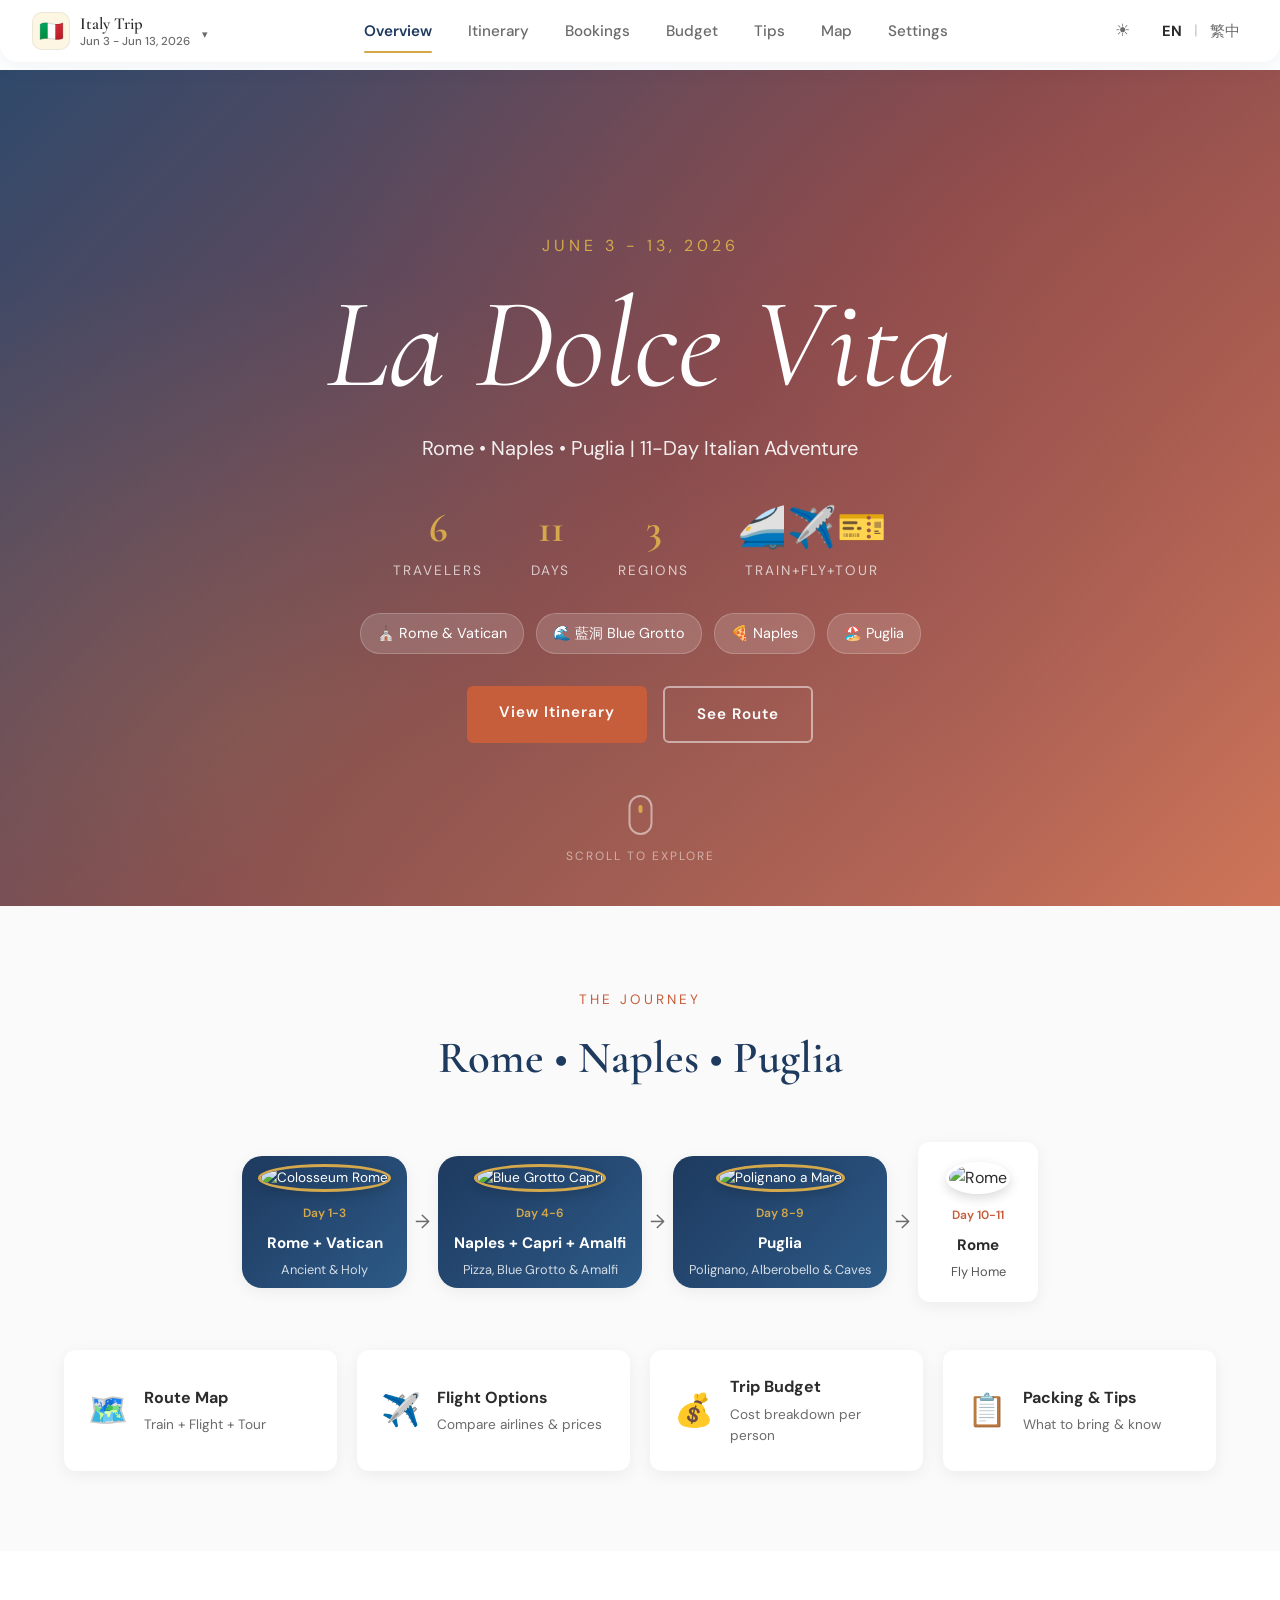
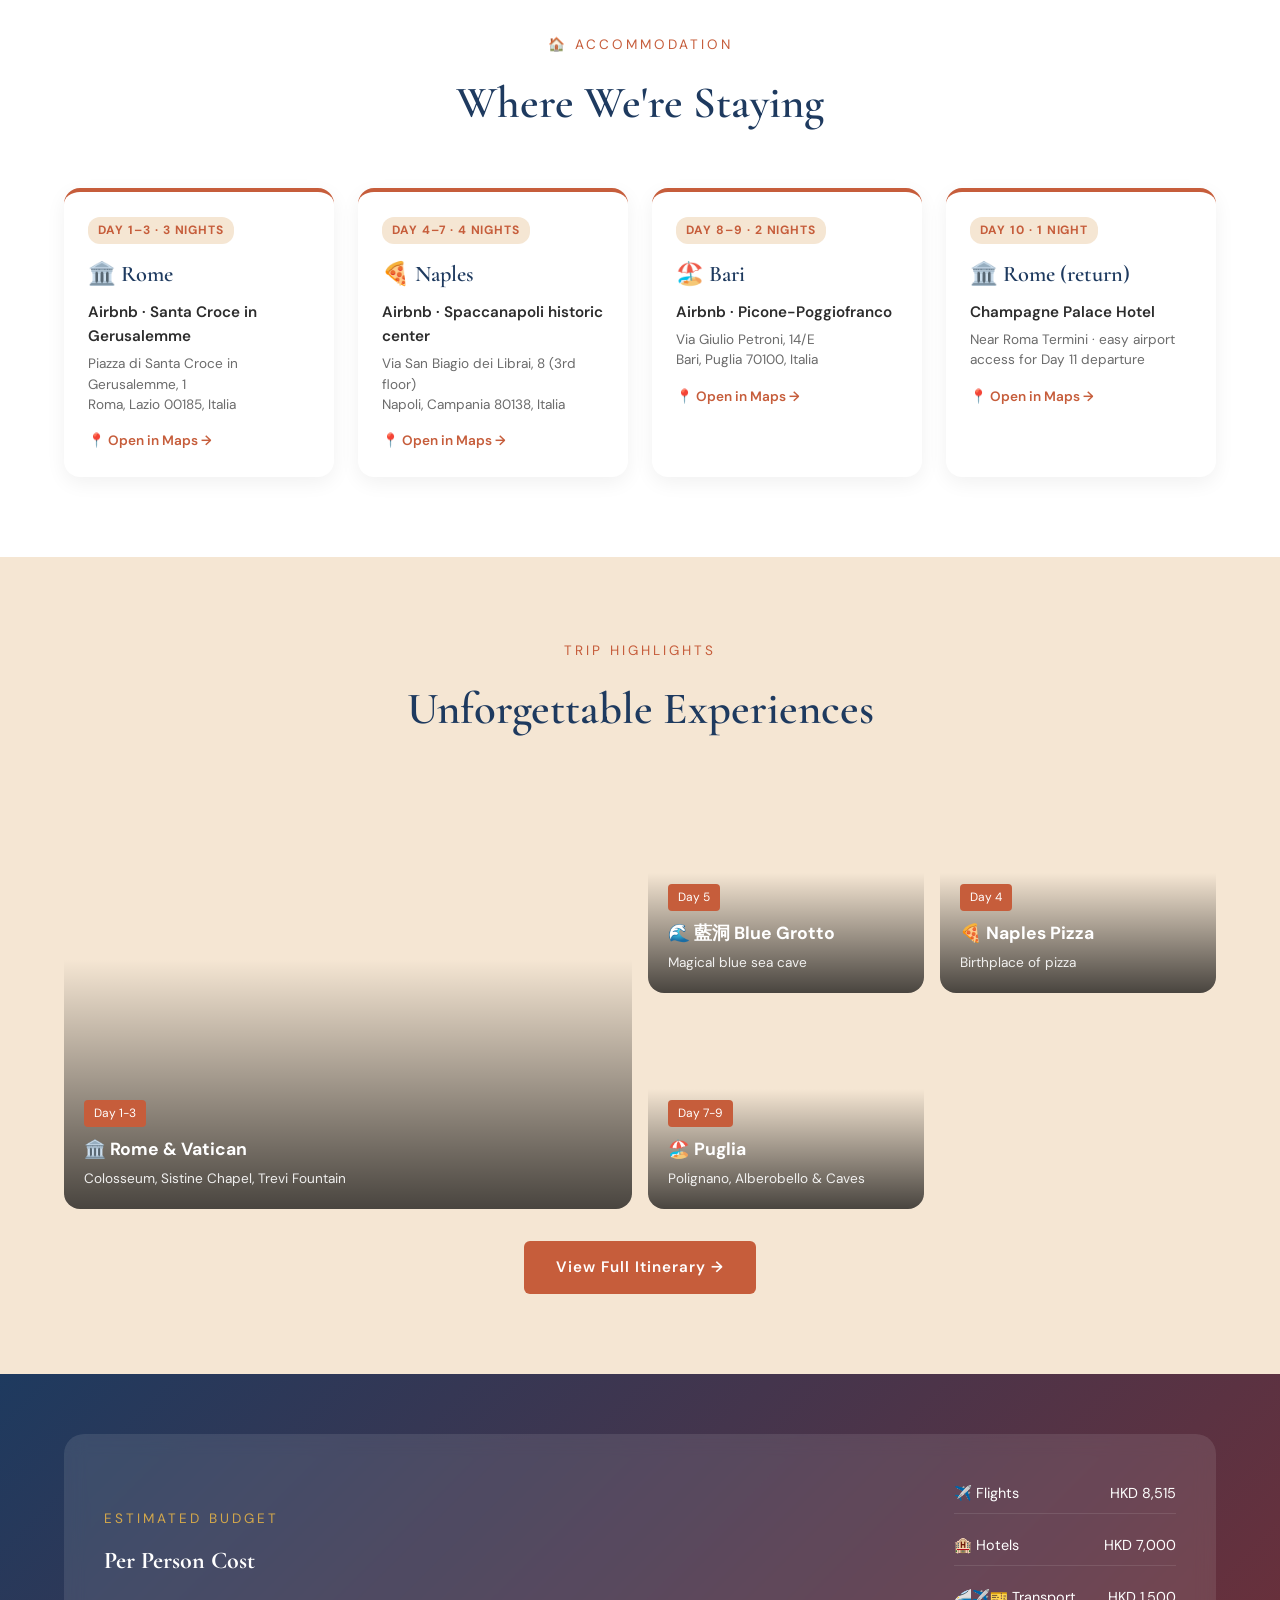
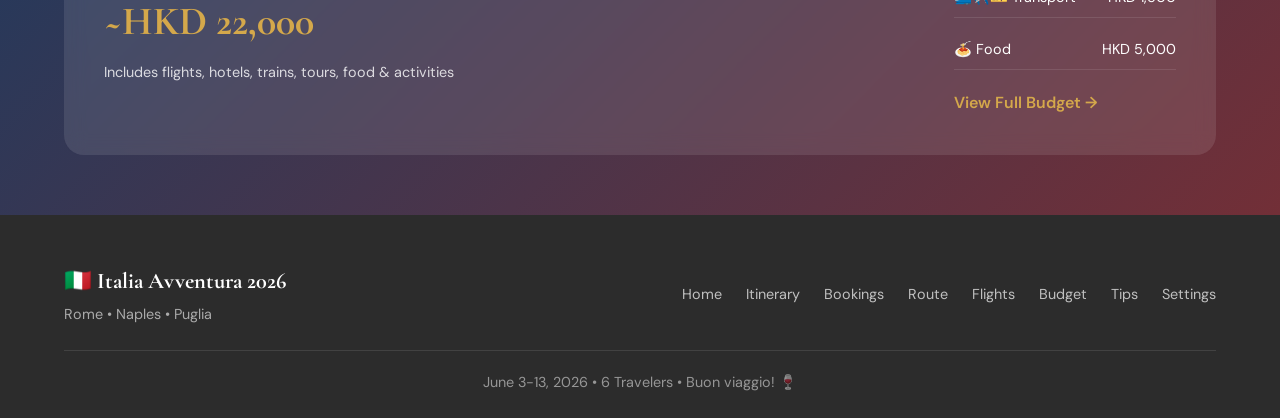
==== commit 2a239a62: "Rebuild budget page (Firestore, dual currency, accordion); add settings; white bg - budget.html: she" ====
--- a/index.html
+++ b/index.html
@@ -7,7 +7,7 @@
     <link rel="preconnect" href="https://fonts.googleapis.com">
     <link rel="preconnect" href="https://fonts.gstatic.com" crossorigin>
     <link href="https://fonts.googleapis.com/css2?family=Cormorant+Garamond:ital,wght@0,400;0,600;0,700;1,400&family=DM+Sans:wght@400;500;600;700&display=swap" rel="stylesheet">
-    <link rel="stylesheet" href="styles.css?v=2026-05-04f">
+    <link rel="stylesheet" href="styles.css?v=2026-05-06c">
 </head>
 <body>
 <header class="site-header">
@@ -23,8 +23,10 @@
             <a href="index.html" class="active" data-i18n="nav-overview">Overview</a>
             <a href="itinerary.html" data-i18n="nav-itinerary">Itinerary</a>
             <a href="bookings.html" data-i18n="nav-bookings">Bookings</a>
+            <a href="budget.html" data-i18n="nav-budget">Budget</a>
             <a href="tips.html" data-i18n="nav-tips">Tips</a>
             <a href="map.html" data-i18n="nav-route">Map</a>
+            <a href="settings.html" data-i18n="nav-settings">Settings</a>
         </nav>
         <div class="site-header-controls">
             <button class="theme-toggle" type="button" title="Theme settings coming soon" aria-label="Toggle theme" onclick="handleThemeToggle(this)">☀</button>
@@ -40,8 +42,10 @@
         <a href="index.html" class="active" data-i18n="nav-overview">Overview</a>
         <a href="itinerary.html" data-i18n="nav-itinerary">Itinerary</a>
         <a href="bookings.html" data-i18n="nav-bookings">Bookings</a>
+        <a href="budget.html" data-i18n="nav-budget">Budget</a>
         <a href="tips.html" data-i18n="nav-tips">Tips</a>
         <a href="map.html" data-i18n="nav-route">Map</a>
+        <a href="settings.html" data-i18n="nav-settings">Settings</a>
         <button class="lang-toggle" onclick="toggleLanguage()">中文</button>
     </div>
 
@@ -294,6 +298,7 @@
                     <a href="flights.html" data-i18n="nav-flights">Flights</a>
                     <a href="budget.html" data-i18n="nav-budget">Budget</a>
                     <a href="tips.html" data-i18n="nav-tips">Tips</a>
+                    <a href="settings.html" data-i18n="nav-settings">Settings</a>
                 </div>
             </div>
             <div class="footer-bottom">
@@ -302,7 +307,7 @@
         </div>
     </footer>
 
-    <script src="translations.js?v=2026-05-04f"></script>
-    <script src="script.js?v=2026-05-04f"></script>
+    <script src="translations.js?v=2026-05-05b"></script>
+    <script src="script.js?v=2026-05-05b"></script>
 </body>
 </html>
--- a/styles.css
+++ b/styles.css
@@ -44,7 +44,7 @@
 
 body {
     font-family: var(--font-body);
-    background: var(--cream);
+    background: #fff;
     color: var(--charcoal);
     line-height: 1.6;
     overflow-x: hidden;
@@ -505,7 +505,7 @@
    Page Body (Non-hero pages)
    ================================ */
 .page-body {
-    background: var(--cream);
+    background: #fff;
 }
 
 .page-main {
@@ -1167,7 +1167,7 @@
 /* Stay overview cards on home page */
 .stays-section {
     padding: 80px 0;
-    background: var(--cream);
+    background: #fff;
 }
 
 .stays-grid {
@@ -2925,13 +2925,15 @@
         background: #e6eef4;
     }
 
-    /* Date strip overlay on left edge — bottom adjusts so it never sits behind the sheet */
+    /* Date strip overlay on left edge — fixed-size pills (50px tall each),
+       strip scrolls vertically when pills overflow the available column height.
+       Tapping a pill calls scrollIntoView({block:'center'}) to recenter it. */
     .itinerary-date-strip {
         display: flex;
         flex-direction: column;
         gap: 4px;
         position: fixed;
-        top: 14px;
+        top: 76px;
         left: 8px;
         bottom: 14px;
         width: 56px;
@@ -2943,20 +2945,25 @@
         border-radius: 14px;
         box-shadow: 0 4px 16px rgba(0, 0, 0, 0.12);
         overflow-y: auto;
+        overflow-x: hidden;
         scrollbar-width: thin;
-        transition: bottom 0.3s cubic-bezier(0.4, 0, 0.2, 1), opacity 0.2s ease;
-    }
-    body.sheet-peek .itinerary-date-strip    { bottom: 102px; }   /* sheet 90px + 12 gap */
+        /* Note: animating `bottom` with calc(50vh+12px) was triggering a Chrome
+           transition bug that left the strip stuck at the initial bottom:14px,
+           which made pills overflow behind the bottom sheet. Snap instead — the
+           opacity transition is enough for the sheet-full hide. */
+        transition: opacity 0.2s ease;
+    }
+    body.sheet-peek    .itinerary-date-strip { bottom: 102px; }            /* sheet 90px + 12 gap */
     body.sheet-default .itinerary-date-strip { bottom: calc(50vh + 12px); }
-    body.sheet-full .itinerary-date-strip    { opacity: 0; pointer-events: none; }
+    body.sheet-full    .itinerary-date-strip { opacity: 0; pointer-events: none; }
     .date-pill {
         flex-shrink: 0;
+        height: 50px;
         display: flex;
         flex-direction: column;
         align-items: center;
         justify-content: center;
         width: 100%;
-        height: 50px;
         border: 0;
         background: transparent;
         cursor: pointer;
@@ -3515,7 +3522,7 @@
 .bookings-page .page-main {
     padding-top: 80px;
     padding-bottom: 80px;
-    background: var(--cream);
+    background: #fff;
     min-height: 100vh;
 }
 
@@ -4123,19 +4130,22 @@
         flex-direction: column;
         align-items: stretch;
     }
+
+    /* Narrow viewports: pills wrap to multiple rows when they don't fit on one
+       line. This is more accessible than horizontal scroll (no hidden content,
+       no scroll-affordance ambiguity) and works well at every width. */
     .bk-filter-pills {
-        flex-wrap: nowrap;
-        overflow-x: auto;
-        -webkit-overflow-scrolling: touch;
-        scrollbar-width: none;
-        padding-bottom: 4px;
-    }
-    .bk-filter-pills::-webkit-scrollbar { display: none; }
+        flex-wrap: wrap;
+        gap: 8px;
+        overflow: visible;
+        padding: 0;
+    }
     .bk-pill { flex-shrink: 0; padding: 6px 12px; font-size: 0.84rem; }
+
     .bk-filter-controls {
         justify-content: space-between;
         gap: 12px;
-        padding-top: 4px;
+        padding-top: 8px;
         border-top: 1px solid rgba(30, 58, 95, 0.08);
     }
 
@@ -4228,3 +4238,517 @@
     .bookings-footer { padding: 20px 0 8px; flex-direction: column; align-items: stretch; }
     .bookings-footer .cta-button { text-align: center; }
 }
+
+/* ================================
+   Budget Page (rebuilt)
+   ================================ */
+/* Override the global `section { padding: var(--section-padding) 0 }` rule for
+   our component sections — they manage their own padding internally. */
+.bg-page-header, .bg-day { padding: 0; }
+
+.bg-page-header {
+    background: white;
+    border-radius: 14px;
+    box-shadow: 0 4px 16px rgba(30, 58, 95, 0.06);
+    padding: 18px 22px 14px;
+    margin: 16px 0 12px;
+}
+.bg-page-header-top {
+    display: flex; align-items: baseline; justify-content: space-between;
+    gap: 12px; flex-wrap: wrap; margin-bottom: 12px;
+}
+.bg-title {
+    font-family: var(--font-display);
+    font-size: clamp(26px, 4vw, 40px);
+    color: var(--venetian-blue);
+    line-height: 1.1;
+    margin: 0;
+}
+.bg-fx-rate {
+    font-size: 12px; color: var(--warm-gray);
+    font-feature-settings: 'tnum';
+    background: var(--cream);
+    padding: 4px 10px; border-radius: 6px;
+    white-space: nowrap;
+    display: inline-flex; align-items: center; gap: 6px;
+}
+.bg-fx-badge {
+    font-size: 10px; font-weight: 700;
+    text-transform: uppercase;
+    padding: 2px 6px; border-radius: 999px;
+    letter-spacing: 0.04em;
+}
+.bg-fx-badge-live {
+    background: var(--olive); color: white;
+}
+.bg-fx-badge-stale {
+    background: rgba(198, 93, 59, 0.15); color: var(--terracotta);
+}
+
+/* ===== Undo toast ===== */
+.bg-toast {
+    position: fixed;
+    bottom: 24px; left: 50%;
+    transform: translateX(-50%) translateY(80px);
+    background: var(--venetian-blue);
+    color: white;
+    padding: 12px 18px; border-radius: 10px;
+    box-shadow: 0 8px 24px rgba(30, 58, 95, 0.25);
+    display: flex; align-items: center; gap: 14px;
+    font-size: 14px;
+    opacity: 0;
+    transition: transform 0.25s, opacity 0.25s;
+    z-index: 1000;
+    pointer-events: none;
+}
+.bg-toast.is-visible {
+    transform: translateX(-50%) translateY(0);
+    opacity: 1;
+    pointer-events: auto;
+}
+.bg-toast-undo {
+    border: 0; background: transparent;
+    color: var(--tuscany-gold); font-family: inherit; font-size: 14px;
+    font-weight: 700; cursor: pointer;
+    padding: 4px 8px; border-radius: 6px;
+}
+.bg-toast-undo:hover { background: rgba(212, 168, 75, 0.12); }
+.bg-stats-row {
+    display: flex; align-items: center; justify-content: space-between;
+    flex-wrap: wrap; gap: 12px;
+}
+.bg-stats { display: flex; gap: 10px; flex-wrap: wrap; }
+.bg-stat-chip {
+    display: inline-flex; align-items: center; gap: 4px;
+    background: var(--parchment);
+    padding: 6px 12px; border-radius: 999px;
+    font-size: 13px; color: var(--charcoal);
+}
+.bg-stat-num { font-weight: 700; font-size: 15px; color: var(--venetian-blue); }
+.bg-stat-num.bg-stat-entered { color: var(--olive); }
+.bg-stat-num.bg-stat-missing { color: var(--terracotta); }
+
+.bg-toggle {
+    display: inline-flex;
+    background: var(--parchment);
+    padding: 3px; border-radius: 999px;
+}
+.bg-toggle-btn {
+    border: 0; background: transparent;
+    padding: 6px 14px; border-radius: 999px;
+    font: inherit; font-size: 13px; cursor: pointer;
+    color: var(--warm-gray);
+    transition: all 0.2s;
+}
+.bg-toggle-btn.active {
+    background: white; color: var(--venetian-blue);
+    box-shadow: 0 1px 4px rgba(30, 58, 95, 0.08);
+    font-weight: 600;
+}
+
+/* ===== Day cards (slim, accordion) ===== */
+.bg-days { display: flex; flex-direction: column; gap: 6px; }
+
+.bg-day {
+    background: white;
+    border-radius: 10px;
+    box-shadow: 0 1px 6px rgba(30, 58, 95, 0.04);
+    overflow: hidden;
+}
+.bg-day-header {
+    display: grid;
+    grid-template-columns: 4px auto auto 1fr auto auto;
+    align-items: center;
+    gap: 12px;
+    padding: 10px 14px;
+    cursor: pointer;
+    user-select: none;
+    transition: background 0.15s;
+}
+.bg-day-header:hover { background: var(--cream); }
+.bg-day-stripe {
+    grid-column: 1;
+    width: 4px; height: 22px; border-radius: 2px;
+    background: var(--terracotta);
+}
+.bg-day.theme-rome   .bg-day-stripe { background: var(--terracotta); }
+.bg-day.theme-napoli .bg-day-stripe { background: var(--venetian-blue); }
+.bg-day.theme-puglia .bg-day-stripe { background: var(--tuscany-gold); }
+
+.bg-day-label {
+    font-family: var(--font-display);
+    font-size: 18px;
+    font-weight: 600;
+    color: var(--venetian-blue);
+}
+.bg-day-date {
+    font-size: 12px; color: var(--warm-gray);
+    font-feature-settings: 'tnum';
+    padding: 2px 8px; border-radius: 6px; background: var(--cream);
+}
+.bg-day-city {
+    font-size: 13px; color: var(--warm-gray);
+    overflow: hidden; text-overflow: ellipsis; white-space: nowrap;
+}
+.bg-day-mini {
+    font-size: 12px;
+    color: var(--warm-gray);
+    font-feature-settings: 'tnum';
+    font-weight: 500;
+}
+.bg-day-mini[data-state="complete"] { color: var(--olive); font-weight: 600; }
+.bg-day-mini[data-state="incomplete"] { color: var(--terracotta); font-weight: 600; }
+.bg-day-toggle {
+    color: var(--warm-gray);
+    transition: transform 0.2s;
+    font-size: 16px;
+}
+.bg-day.is-open .bg-day-toggle { transform: rotate(180deg); }
+
+.bg-day-body {
+    max-height: 0;
+    overflow: hidden;
+    transition: max-height 0.25s ease-out;
+}
+.bg-day.is-open .bg-day-body { max-height: 4000px; }
+
+.bg-rows { padding: 0 14px; }
+.bg-day-empty {
+    color: var(--warm-gray);
+    font-size: 13px; text-align: center; padding: 14px 0;
+}
+
+/* ===== Row ===== */
+.bg-row {
+    display: grid;
+    grid-template-columns: 60px 1fr auto 28px;
+    align-items: center;
+    gap: 12px;
+    padding: 8px 0;
+    border-top: 1px solid rgba(30, 58, 95, 0.06);
+}
+.bg-row:first-child { border-top: 0; }
+
+.bg-row-time, .bg-row-time-input {
+    font-feature-settings: 'tnum';
+    font-size: 13px; font-weight: 600;
+    color: var(--venetian-blue);
+}
+.bg-row-time-input {
+    border: 1px solid transparent;
+    padding: 4px 6px; border-radius: 6px;
+    background: transparent;
+    width: 60px;
+    font-family: inherit;
+    text-align: center;
+}
+.bg-row-time-input:focus { outline: none; border-color: var(--terracotta); background: white; }
+
+.bg-row-body { display: flex; flex-direction: column; gap: 2px; min-width: 0; }
+.bg-row-activity {
+    font-size: 14px;
+    font-weight: 500;
+    color: var(--charcoal);
+    overflow: hidden; text-overflow: ellipsis; white-space: nowrap;
+}
+.bg-row-info {
+    font-size: 12px;
+    color: var(--warm-gray);
+    overflow: hidden; text-overflow: ellipsis; white-space: nowrap;
+}
+.bg-row-activity-input, .bg-row-info-input {
+    border: 1px solid transparent;
+    padding: 4px 6px; border-radius: 6px;
+    background: transparent;
+    font-family: inherit;
+    width: 100%;
+}
+.bg-row-activity-input { font-size: 14px; font-weight: 500; color: var(--charcoal); }
+.bg-row-info-input { font-size: 12px; color: var(--warm-gray); }
+.bg-row-activity-input:focus, .bg-row-info-input:focus {
+    outline: none; border-color: var(--terracotta); background: white;
+}
+
+/* Hotel + pre-trip rows: subtle visual differentiation */
+.bg-row-hotel .bg-row-activity { color: var(--venetian-blue); font-weight: 600; }
+.bg-row-pretrip .bg-row-activity { font-weight: 500; }
+
+/* ===== Price cell ===== */
+.bg-row-price {
+    display: flex; flex-direction: column; align-items: flex-end; gap: 4px;
+}
+.bg-row-input-wrap {
+    display: flex; gap: 4px; align-items: center;
+}
+.bg-row-amount {
+    width: 80px;
+    text-align: right;
+    border: 1px solid #e2dccf;
+    padding: 5px 8px; border-radius: 6px;
+    background: white;
+    font-family: inherit; font-size: 14px; font-weight: 600;
+    font-feature-settings: 'tnum';
+    color: var(--charcoal);
+    -moz-appearance: textfield;
+}
+.bg-row-amount::-webkit-outer-spin-button,
+.bg-row-amount::-webkit-inner-spin-button { -webkit-appearance: none; margin: 0; }
+.bg-row-amount:focus { outline: none; border-color: var(--terracotta); }
+.bg-row-amount::placeholder { color: var(--warm-gray); font-weight: 400; font-style: italic; }
+
+.bg-row-currency {
+    border: 1px solid #e2dccf;
+    background: white;
+    padding: 5px 4px; border-radius: 6px;
+    font-family: inherit; font-size: 13px; font-weight: 600;
+    color: var(--charcoal);
+    cursor: pointer;
+    min-width: 44px;
+    text-align: center;
+    text-align-last: center;
+}
+.bg-row-currency:focus { outline: none; border-color: var(--terracotta); }
+
+.bg-row-display {
+    font-size: 13px;
+    color: var(--warm-gray);
+    font-feature-settings: 'tnum';
+    display: inline-flex; gap: 6px;
+    align-items: baseline;
+}
+.bg-row-hkd { font-weight: 700; color: var(--venetian-blue); font-size: 15px; }
+.bg-row-eur { color: var(--warm-gray); font-size: 12px; }
+.bg-row-pp { color: var(--terracotta); font-size: 11px; font-weight: 600; }
+
+.bg-row-delete {
+    border: 0; background: transparent;
+    color: var(--warm-gray); font-size: 22px; cursor: pointer;
+    width: 28px; height: 28px; border-radius: 50%;
+    transition: all 0.15s;
+    line-height: 1;
+}
+.bg-row-delete:hover { background: rgba(198, 93, 59, 0.15); color: var(--terracotta); }
+
+/* Reserve the delete column even when no delete is rendered, so prices line up */
+.bg-row:not(.bg-row-extra) { grid-template-columns: 60px 1fr auto 28px; }
+
+/* ===== Add item form ===== */
+.bg-add-wrap { padding: 4px 14px 12px; }
+.bg-add-btn {
+    border: 1px dashed #d6cdb7;
+    background: transparent;
+    color: var(--warm-gray);
+    padding: 6px 12px; border-radius: 6px;
+    cursor: pointer; font-family: inherit; font-size: 12px;
+    transition: all 0.15s;
+    align-self: flex-start;
+}
+.bg-add-btn:hover { border-color: var(--terracotta); color: var(--terracotta); background: #fff5ee; }
+
+.bg-add-form {
+    display: grid;
+    grid-template-columns: 90px 1fr 1fr 80px 70px auto auto;
+    gap: 8px;
+    align-items: center;
+    padding: 12px;
+    background: var(--cream);
+    border-radius: 8px;
+}
+.bg-add-form[hidden] { display: none; }
+.bg-add-form input, .bg-add-form select {
+    border: 1px solid #e2dccf;
+    background: white;
+    padding: 6px 8px; border-radius: 6px;
+    font-family: inherit; font-size: 13px;
+}
+.bg-add-form input:focus, .bg-add-form select:focus { outline: none; border-color: var(--terracotta); }
+.bg-add-cancel, .bg-add-save {
+    border: 0;
+    padding: 7px 14px; border-radius: 6px;
+    cursor: pointer; font-family: inherit; font-size: 13px; font-weight: 600;
+}
+.bg-add-cancel { background: transparent; color: var(--warm-gray); }
+.bg-add-cancel:hover { color: var(--terracotta); }
+.bg-add-save { background: var(--terracotta); color: white; }
+.bg-add-save:hover { background: #b04d2e; }
+
+/* ===== Trip Total card ===== */
+.bg-total-card {
+    background: linear-gradient(135deg, var(--venetian-blue), var(--deep-wine));
+    color: white;
+    border-radius: 14px;
+    padding: 20px 24px;
+    margin: 16px 0 0;
+    box-shadow: 0 4px 16px rgba(30, 58, 95, 0.18);
+    display: flex; flex-direction: column;
+    align-items: center; text-align: center;
+    gap: 6px;
+}
+.bg-total-label {
+    font-family: var(--font-display);
+    font-size: 16px; font-weight: 600;
+    letter-spacing: 0.02em;
+    color: var(--tuscany-gold);
+    text-transform: uppercase;
+}
+.bg-total-amounts {
+    display: flex; align-items: baseline; gap: 12px;
+    font-feature-settings: 'tnum';
+    flex-wrap: wrap; justify-content: center;
+}
+.bg-total-hkd {
+    font-family: var(--font-display);
+    font-size: clamp(28px, 5vw, 40px);
+    font-weight: 700;
+    color: white;
+    line-height: 1;
+}
+.bg-total-eur {
+    font-size: 18px;
+    color: rgba(255, 255, 255, 0.7);
+}
+.bg-total-note {
+    font-size: 12px;
+    color: rgba(255, 255, 255, 0.55);
+    text-transform: uppercase;
+    letter-spacing: 0.04em;
+}
+
+/* ===== Footer links ===== */
+.bg-footer {
+    display: flex; gap: 12px; justify-content: center;
+    margin: 24px 0 8px;
+    flex-wrap: wrap;
+}
+
+/* ===== Mobile ===== */
+@media (max-width: 768px) {
+    .bg-page-header { padding: 16px 14px; }
+    .bg-stats-row { flex-direction: column; align-items: stretch; }
+    .bg-toggle { align-self: flex-end; }
+
+    .bg-day-header {
+        grid-template-columns: 6px auto 1fr auto auto;
+        gap: 10px;
+        padding: 12px 14px;
+    }
+    .bg-day-date { display: none; } /* drop date in collapsed header on mobile */
+
+    .bg-rows { padding: 0 14px; }
+    .bg-row {
+        grid-template-columns: 50px 1fr 28px;
+        grid-template-areas:
+            'time body delete'
+            'time price delete';
+        align-items: start;
+        row-gap: 6px;
+    }
+    .bg-row-time-cell { grid-area: time; }
+    .bg-row-body { grid-area: body; }
+    .bg-row-price { grid-area: price; align-items: flex-start; }
+    .bg-row-delete { grid-area: delete; }
+    .bg-row-input-wrap { width: 100%; }
+    .bg-row-amount { flex: 1; min-width: 0; }
+    .bg-row-display { width: 100%; justify-content: flex-start; }
+
+    .bg-add-form {
+        grid-template-columns: 1fr 1fr;
+        gap: 8px;
+    }
+    .bg-add-form .bg-add-time { grid-column: 1; }
+    .bg-add-form .bg-add-currency { grid-column: 2; }
+    .bg-add-form .bg-add-label,
+    .bg-add-form .bg-add-info,
+    .bg-add-form .bg-add-amount { grid-column: 1 / -1; }
+    .bg-add-cancel { grid-column: 1; }
+    .bg-add-save { grid-column: 2; }
+}
+
+/* ================================
+   Settings Page
+   ================================ */
+.settings-card {
+    background: white;
+    border-radius: 14px;
+    box-shadow: 0 4px 16px rgba(30, 58, 95, 0.06);
+    padding: 24px 28px;
+    margin: 24px 0;
+    max-width: 720px;
+}
+.settings-row {
+    padding: 16px 0;
+    border-bottom: 1px solid rgba(30, 58, 95, 0.08);
+}
+.settings-row:last-child { border-bottom: 0; }
+.settings-label {
+    display: block;
+    font-family: var(--font-display);
+    font-size: 18px; font-weight: 600;
+    color: var(--venetian-blue);
+    margin-bottom: 4px;
+}
+.settings-hint {
+    font-size: 12px;
+    color: var(--warm-gray);
+    margin: 0 0 10px 0;
+}
+.settings-input {
+    border: 1px solid #e2dccf;
+    background: white;
+    padding: 8px 12px; border-radius: 8px;
+    font-family: inherit; font-size: 14px;
+    min-width: 180px;
+}
+.settings-input:focus { outline: none; border-color: var(--terracotta); }
+.settings-status {
+    display: inline-block;
+    margin-left: 10px;
+    font-size: 12px;
+    font-weight: 600;
+    transition: opacity 0.4s;
+}
+.settings-status.ok { color: var(--olive); }
+.settings-status.err { color: var(--terracotta); }
+.settings-mode-toggle {
+    display: inline-flex;
+    background: var(--parchment);
+    padding: 3px; border-radius: 999px;
+}
+.settings-mode-btn {
+    border: 0; background: transparent;
+    padding: 8px 16px; border-radius: 999px;
+    font: inherit; font-size: 13px; cursor: pointer;
+    color: var(--warm-gray);
+    transition: all 0.2s;
+}
+.settings-mode-btn.active {
+    background: white; color: var(--venetian-blue);
+    box-shadow: 0 1px 4px rgba(30, 58, 95, 0.08);
+    font-weight: 600;
+}
+
+.settings-fx-row {
+    display: flex; gap: 12px; align-items: center; flex-wrap: wrap;
+}
+.settings-fx-display {
+    font-feature-settings: 'tnum';
+    background: var(--cream);
+    padding: 8px 14px; border-radius: 8px;
+    font-size: 14px; color: var(--charcoal);
+    flex: 1; min-width: 240px;
+}
+.settings-btn {
+    border: 0;
+    background: var(--terracotta);
+    color: white;
+    padding: 8px 16px; border-radius: 8px;
+    cursor: pointer;
+    font-family: inherit; font-size: 13px; font-weight: 600;
+}
+.settings-btn:hover { background: #b04d2e; }
+
+@media (max-width: 768px) {
+    .settings-card { padding: 16px 18px; margin: 14px 0; }
+    .settings-input { width: 100%; min-width: 0; }
+    .settings-fx-display { width: 100%; }
+}
